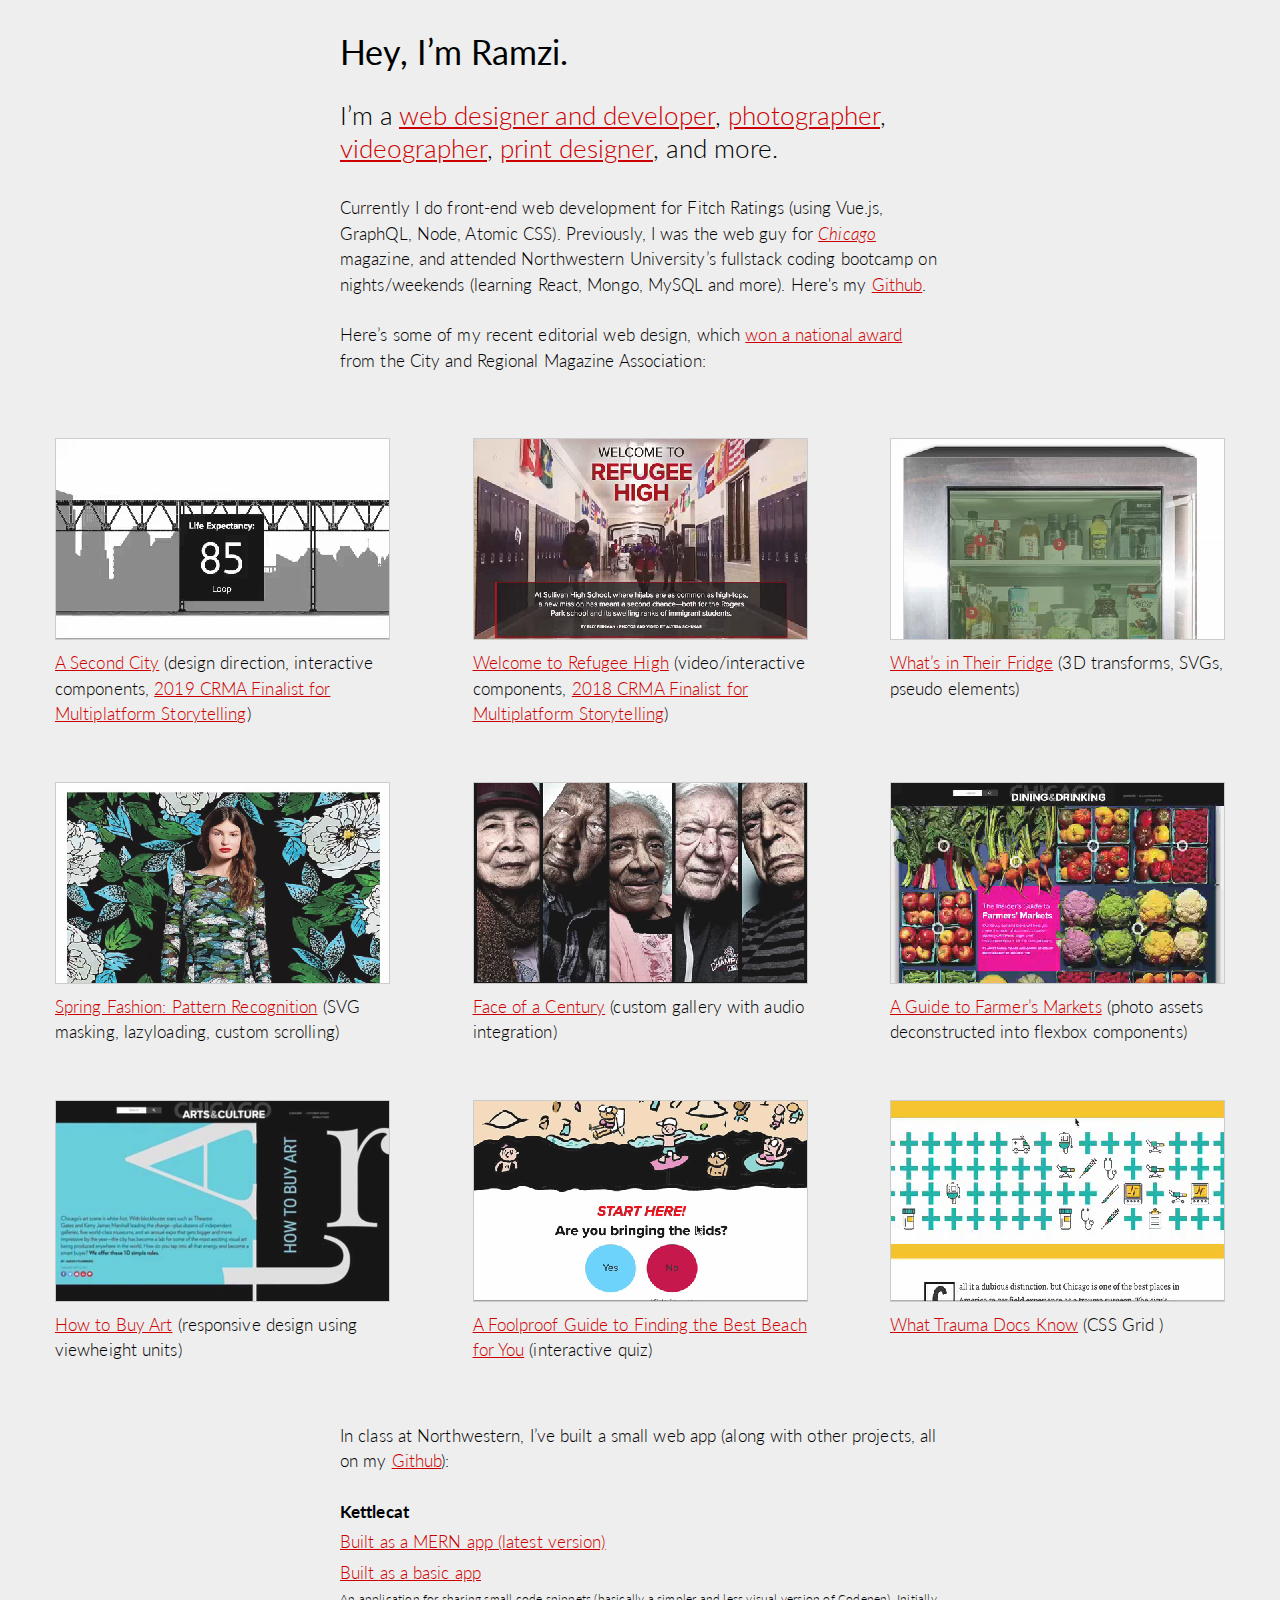
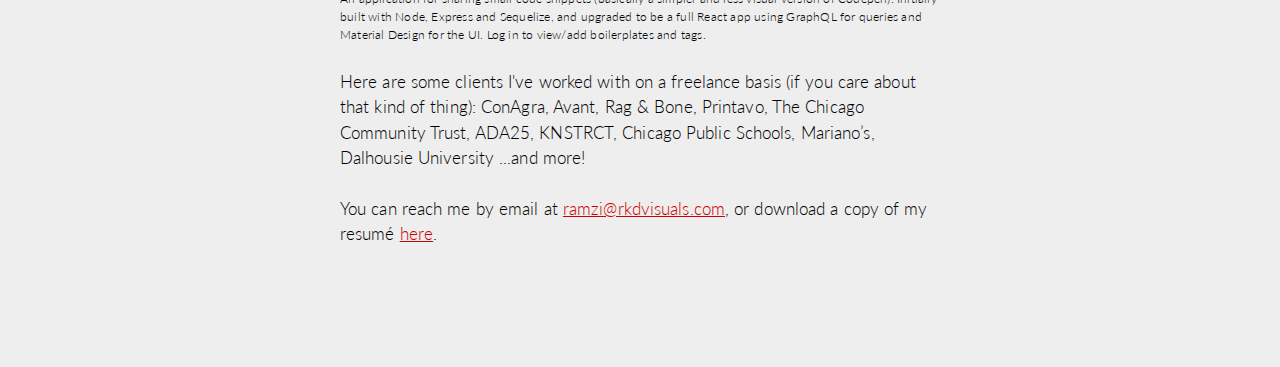
==== index.html @ 489c1642 "added video poster image" ====
<!doctype html>
<html lang="en">
<!-- Looking at my source code? You're probably wondering why I'm not using React or some other framework. That's because I don't need one :) -->

  <head>
    <!-- Global site tag (gtag.js) - Google Analytics -->
    <script async src="https://www.googletagmanager.com/gtag/js?id=UA-26343135-2"></script>
    <script>
      window.dataLayer = window.dataLayer || [];
      function gtag(){dataLayer.push(arguments);}
      gtag('js', new Date());

      gtag('config', 'UA-26343135-2');
    </script>

    <title>Ramzi Dreessen — RKDVIS.COM</title>
    <!-- Required meta tags -->
    <meta charset="utf-8">
    <meta name="viewport" content="width=device-width, initial-scale=1, shrink-to-fit=no">

    <!-- Google Fonts -->
    <link href="https://fonts.googleapis.com/css?family=Lato:300,300i,400,400i,700,700i" rel="stylesheet">

    <!-- Reset CSS -->
    <link rel="stylesheet" type="text/css" media="screen" href="./reset.css" />

    <!-- Main CSS -->
    <link rel="stylesheet" type="text/css" media="screen" href="./main.css" />

    <!-- Extra CSS -->
    <link rel="stylesheet" type="text/css" media="screen" href="./extra.css" />

    <!-- NoUI Slider CSS -->
    <link rel="stylesheet" type="text/css" media="screen" href="./nouislider.css" />

  </head>
  <body>
    <!-- <div id="range-contain">
      <div id="range"></div>
      <div id="range-display">
        <p><-> Drag the slider for more or less UI.</p>
      </div>
    </div> -->

    <section>
        <h1>Hey, I’m Ramzi.</h1>

        <h2>I’m a <a href="#web">web designer and developer</a>, <a href="http://www.rkdvisuals.com" target="_blank">photographer</a>, <a href="http://www.rkdvisuals.com/video" target="_blank">videographer</a>, <a href="http://www.rkdvisuals.com/design/" target="_blank">print designer</a>, and more.</h2>

        <p>Currently I do front-end web development for Fitch Ratings (using Vue.js, GraphQL, Node, Atomic CSS). Previously, I was the web guy for <a href="http://www.chicagomag.com" target="_blank"><em>Chicago</em></a> magazine, and attended Northwestern University’s fullstack coding bootcamp on nights/weekends (learning React, Mongo, MySQL and more). Here's my <a href="https://github.com/ktut" target="_blank">Github</a>.</p> 
    
        <p id="web">Here’s some of my recent editorial web design, which <a href="https://citymag.org/crma_events/national-city-and-regional-magazine-2018-award-winners/" target="_blank">won a national award</a> from the City and Regional Magazine Association:</p>
    </section>
    
      <ul class="resp">
        <li>
          <a class="no-resp web-img" href="http://www.chicagomag.com/city-life/February-2018/A-Second-City-West-Side-Health-Life-Expectancy/" target="_blank">
            <video class="video" width="100%" height="200" loop muted>
                <source src="./assets/rendered/vid-1.mov" type="video/mp4">
              Your browser does not support the video tag.
              </video>
          </a>
          <a href="http://www.chicagomag.com/city-life/February-2018/A-Second-City-West-Side-Health-Life-Expectancy/" target="_blank">A Second City</a> (design direction, interactive components, <a href="https://citymag.org/crma_events/2019-national-city-and-regional-magazine-awards-finalists/" target="_blank">2019 CRMA Finalist for Multiplatform Storytelling</a>)
        </li>

        <li>
          <a class="no-resp web-img" href="http://www.chicagomag.com/Chicago-Magazine/June-2017/Welcome-to-Refugee-High/" target="_blank">
            <video class="video" width="100%" height="200" loop muted>
                <source src="./assets/rendered/vid-2.mov" type="video/mp4">
              Your browser does not support the video tag.
              </video>
          </a>
          
          <a href="http://www.chicagomag.com/Chicago-Magazine/June-2017/Welcome-to-Refugee-High/" target="_blank">Welcome to Refugee High</a> (video/interactive components, <a href="https://citymag.org/crma_events/2018-national-city-and-regional-magazine-awards-finalists/" target="_blank">2018 CRMA Finalist for Multiplatform Storytelling</a>)
        </li>

        <li>
          <a class="no-resp web-img" href="http://www.chicagomag.com/Chicago-Magazine/July-2017/Whats-In-Their-Fridge/" target="_blank">
            <video class="video" width="100%" height="200" loop muted>
                <source src="./assets/rendered/vid-3.mov" type="video/mp4">
              Your browser does not support the video tag.
              </video>
          </a>
          <a href="http://www.chicagomag.com/Chicago-Magazine/July-2017/Whats-In-Their-Fridge/" target="_blank">What’s in Their Fridge</a> (3D transforms, SVGs, pseudo elements)
        </li>

        <li>
            <a class="no-resp web-img" href="http://www.chicagomag.com/Chicago-Magazine/March-2018/Spring-Fashion-2018/" target="_blank">
              <video class="video" width="100%" height="200" loop muted>
                  <source src="./assets/rendered/vid-4.mov" type="video/mp4">
                Your browser does not support the video tag.
                </video>
            </a>
            <a href="http://www.chicagomag.com/Chicago-Magazine/March-2018/Spring-Fashion-2018/" target="_blank">Spring Fashion: Pattern Recognition</a> (SVG masking, lazyloading, custom scrolling)
          </li>

        <li>
          <a class="no-resp web-img" href="http://www.chicagomag.com/Chicago-Magazine/May-2017/Faces-of-a-Century/" target="_blank">
            <video class="video" width="100%" height="200" loop muted>
                <source src="./assets/rendered/vid-5.mov" type="video/mp4">
              Your browser does not support the video tag.
              </video>
          </a>
          <a href="http://www.chicagomag.com/Chicago-Magazine/May-2017/Faces-of-a-Century/" target="_blank">Face of a Century</a> (custom gallery with audio integration)
        </li>

        <li>
          <a class="no-resp web-img" href="http://www.chicagomag.com/Chicago-Magazine/June-2017/Farmers-Markets/" target="_blank">
            <video class="video" width="100%" height="200" loop muted>
                <source src="./assets/rendered/vid-6.mov" type="video/mp4">
              Your browser does not support the video tag.
              </video>
          </a>
          <a href="http://www.chicagomag.com/Chicago-Magazine/June-2017/Farmers-Markets/" target="_blank">A Guide to Farmer’s Markets</a> (photo assets deconstructed into flexbox components)
        </li>

        <li>
          <a class="no-resp web-img" href="http://www.chicagomag.com/Chicago-Magazine/September-2017/How-to-Buy-Art/" target="_blank">
            <video class="video" width="100%" height="200" loop muted poster="./assets/rendered/vid-7-poster.jpg">
                <source src="./assets/rendered/vid-7.mov" type="video/mp4">
              Your browser does not support the video tag.
              </video>
          </a>
          <a href="http://www.chicagomag.com/Chicago-Magazine/September-2017/How-to-Buy-Art/" target="_blank">How to Buy Art</a> (responsive design using viewheight units)
        </li>

        <li>
          <a class="no-resp web-img" href="http://www.chicagomag.com/Chicago-Magazine/July-2017/Summer-Guide/Get-Beached/" target="_blank">
            <video class="video" width="100%" height="200" loop muted>
                <source src="./assets/rendered/vid-8.mov" type="video/mp4">
              Your browser does not support the video tag.
              </video>
          </a>
          <a href="http://www.chicagomag.com/Chicago-Magazine/July-2017/Summer-Guide/Get-Beached/" target="_blank">A Foolproof Guide to Finding the Best Beach for You</a> (interactive quiz)
        </li>

        <li>
          <a class="no-resp web-img" href="http://www.chicagomag.com/Chicago-Magazine/August-2018/What-Trauma-Docs-Know/" target="_blank">
            <video class="video" width="100%" height="200" loop muted>
                <source src="./assets/rendered/vid-9.mov" type="video/mp4">
              Your browser does not support the video tag.
              </video>
          </a>
          <a href="http://www.chicagomag.com/Chicago-Magazine/August-2018/What-Trauma-Docs-Know/" target="_blank">What Trauma Docs Know</a> (CSS Grid
          )</li>
      </ul>

      <section>

        <p style="padding-top: 15px;">In class at Northwestern, I’ve built a small web app (along with other projects, all on my <a href="https://github.com/ktut" target="_blank">Github</a>):</p>

        <p style="margin-bottom: 5px;">
          <b>Kettlecat</b>
        </p>
        <p style="margin-bottom: 5px;">
            <a href="https://kettlecat-team.github.io/kettlecat-client/" target="_blank">Built as a MERN app (latest version)</a>
        </p>
        <p style="margin-bottom: 5px;">
          <a href="https://kettlecat.herokuapp.com/" target="_blank">Built as a basic app</a>
        </p>
        <p class="small">An application for sharing small code snippets (basically a simpler and less visual version of Codepen). Initially built with Node, Express and Sequelize, and upgraded to be a full React app using GraphQL for queries and Material Design for the UI. Log in to view/add boilerplates and tags.</p>

        <p>Here are some clients I've worked with on a freelance basis (if you care about that kind of thing): ConAgra, Avant, Rag & Bone, Printavo, The Chicago Community Trust, ADA25, KNSTRCT, Chicago Public Schools, Mariano’s, Dalhousie University ...and more!</p>

        <p>You can reach me by email at <a href="mailto:ramzi@rkdvisuals.com?Subject=Saw%20your%20site%20at%20rkdvis.com" target="_top">ramzi@rkdvisuals.com</a>, or download a copy of my resumé <a href="./assets/RKD-RESUME.pdf">here</a>.</p>
    </section>
    
    <footer>

    <!-- jQuery -->
    <script src="https://code.jquery.com/jquery-3.1.0.js"></script>

    <!-- NoUI Slider -->
    <!-- <script src="./nouislider.min.js"></script> -->

    <!-- Main JS file -->
    <script src="./main.js"></script>

    </footer>
  </body>
</html>
---- main.css ----
/* FONTS */

* {
    font-family: 'Lato', sans-serif !important;
}

/* BASE FONT SIZE */
html {
    font-size: 17px;
}

body {
    background: #eee;
}

h1 {
    font-size: 2rem;
    line-height: 100%;
    font-weight: 400;
}

h1:first-of-type {
    margin-top: 10px;
}

h2 {
    font-size: 1.5rem;
    line-height: 130%;
    font-weight: 300;
}

h1,
h2 {
    margin-bottom: 30px;
}

p {
    font-size: 1rem;
    font-weight: 300;
}

b {
    font-weight: 700;
}

p,
ul {
    margin-bottom: 25px;
}

p,
li {
    line-height: 150%;
    letter-spacing: 0.1px;
}

ul {
    list-style-position: inside;
    padding-left: 1rem;
}

li {
    font-weight: 300;
    margin-bottom: 15px;
    list-style-type: disc;
}

p em {
    font-style: italic;
}

.small {
    font-size: 0.7rem;
    letter-spacing: 0.2px;
}

.caps {
    text-transform: uppercase;
}

.small.caps {
    line-height: 80%;
}

.comin-soon {
    color: #999;
}

a {
    transition: all 0.3s;
    color: #c00;
    text-decoration: underline;
}

a:hover {
    color: red;
}

section,
ul {
    margin: 0 auto;
    max-width: 600px;
}

ul {
    padding-right: 15px;
}

section {
    padding: 15px;
}

section:first-of-type {
    padding-top: 25px;
}


/* LAYOUT */

#range-contain {
    padding: 0 25px;
}

#range,
#range-display {
    max-width: 300px;
    margin: 25px auto 15px;
}

#range-display {
    text-align: center;
}

body {
    min-height: 100vh;
}

footer {
    margin-top: 50px;
    /* border-top: 1px solid grey; */
    padding: 15px;
}

/* UI CHANGES */

.no-ui {
    background: white;
}
---- extra.css ----
.no-resp {
    display: none;
}

/* .vid1 {
    background-image: url(./assets/vid-1.gif);
} */

@supports (display: flex) {
    @media (min-width: 768px) {

        .no.resp {
            display: block;
        }

        a.web-img {
            display: flex;
            flex-direction: column;
            background-size: cover;
            background-position: center;
            margin-bottom: 10px;
            border: 1px solid #ccc;
        }

        .video {
            display: none;
        }
        
        a.web-img:hover {
            border: 1px solid red;
        }
        
        ul.resp {
            transition: all 0.4s;
            max-width: 1200px;
            padding: 0;
            display: flex;
            flex-wrap: wrap;
            justify-content: space-between;
        }

        ul.resp > li {
            transition: all 0.4s;
            flex: 1 1 25%;
            display: block;
            list-style-type: none;
            padding: 15px;
            margin-top: 10px;
            max-width: 335px;
        }

        ul.resp > li:hover {
            cursor: pointer;
        }
    }
}
---- nouislider.css ----
/*! nouislider - 11.1.0 - 2018-04-02 11:18:13 */
/* Functional styling;
 * These styles are required for noUiSlider to function.
 * You don't need to change these rules to apply your design.
 */
.noUi-target,
.noUi-target * {
  -webkit-touch-callout: none;
  -webkit-tap-highlight-color: rgba(0, 0, 0, 0);
  -webkit-user-select: none;
  -ms-touch-action: none;
  touch-action: none;
  -ms-user-select: none;
  -moz-user-select: none;
  user-select: none;
  -moz-box-sizing: border-box;
  box-sizing: border-box;
}
.noUi-target {
  position: relative;
  direction: ltr;
}
.noUi-base,
.noUi-connects {
  width: 100%;
  height: 100%;
  position: relative;
  z-index: 1;
}
/* Wrapper for all connect elements.
 */
.noUi-connects {
  overflow: hidden;
  z-index: 0;
}
.noUi-connect,
.noUi-origin {
  will-change: transform;
  position: absolute;
  z-index: 1;
  top: 0;
  left: 0;
  height: 100%;
  width: 100%;
  -ms-transform-origin: 0 0;
  -webkit-transform-origin: 0 0;
  transform-origin: 0 0;
}
/* Offset direction
 */
html:not([dir="rtl"]) .noUi-horizontal .noUi-origin {
  left: auto;
  right: 0;
}
/* Give origins 0 height/width so they don't interfere with clicking the
 * connect elements.
 */
.noUi-vertical .noUi-origin {
  width: 0;
}
.noUi-horizontal .noUi-origin {
  height: 0;
}
.noUi-handle {
  position: absolute;
}
.noUi-state-tap .noUi-connect,
.noUi-state-tap .noUi-origin {
  -webkit-transition: transform 0.3s;
  transition: transform 0.3s;
}
.noUi-state-drag * {
  cursor: inherit !important;
}
/* Slider size and handle placement;
 */
.noUi-horizontal {
  height: 18px;
}
.noUi-horizontal .noUi-handle {
  width: 34px;
  height: 28px;
  left: -17px;
  top: -6px;
}
.noUi-vertical {
  width: 18px;
}
.noUi-vertical .noUi-handle {
  width: 28px;
  height: 34px;
  left: -6px;
  top: -17px;
}
html:not([dir="rtl"]) .noUi-horizontal .noUi-handle {
  right: -17px;
  left: auto;
}
/* Styling;
 * Giving the connect element a border radius causes issues with using transform: scale
 */
.noUi-target {
  background: #FAFAFA;
  border-radius: 4px;
  border: 1px solid #D3D3D3;
  box-shadow: inset 0 1px 1px #F0F0F0, 0 3px 6px -5px #BBB;
}
.noUi-connects {
  border-radius: 3px;
}
.noUi-connect {
  background: #3FB8AF;
}
/* Handles and cursors;
 */
.noUi-draggable {
  cursor: ew-resize;
}
.noUi-vertical .noUi-draggable {
  cursor: ns-resize;
}
.noUi-handle {
  border: 1px solid #D9D9D9;
  border-radius: 3px;
  background: #FFF;
  cursor: default;
  box-shadow: inset 0 0 1px #FFF, inset 0 1px 7px #EBEBEB, 0 3px 6px -3px #BBB;
}
.noUi-active {
  box-shadow: inset 0 0 1px #FFF, inset 0 1px 7px #DDD, 0 3px 6px -3px #BBB;
}
/* Handle stripes;
 */
.noUi-handle:before,
.noUi-handle:after {
  content: "";
  display: block;
  position: absolute;
  height: 14px;
  width: 1px;
  background: #E8E7E6;
  left: 14px;
  top: 6px;
}
.noUi-handle:after {
  left: 17px;
}
.noUi-vertical .noUi-handle:before,
.noUi-vertical .noUi-handle:after {
  width: 14px;
  height: 1px;
  left: 6px;
  top: 14px;
}
.noUi-vertical .noUi-handle:after {
  top: 17px;
}
/* Disabled state;
 */
[disabled] .noUi-connect {
  background: #B8B8B8;
}
[disabled].noUi-target,
[disabled].noUi-handle,
[disabled] .noUi-handle {
  cursor: not-allowed;
}
/* Base;
 *
 */
.noUi-pips,
.noUi-pips * {
  -moz-box-sizing: border-box;
  box-sizing: border-box;
}
.noUi-pips {
  position: absolute;
  color: #999;
}
/* Values;
 *
 */
.noUi-value {
  position: absolute;
  white-space: nowrap;
  text-align: center;
}
.noUi-value-sub {
  color: #ccc;
  font-size: 10px;
}
/* Markings;
 *
 */
.noUi-marker {
  position: absolute;
  background: #CCC;
}
.noUi-marker-sub {
  background: #AAA;
}
.noUi-marker-large {
  background: #AAA;
}
/* Horizontal layout;
 *
 */
.noUi-pips-horizontal {
  padding: 10px 0;
  height: 80px;
  top: 100%;
  left: 0;
  width: 100%;
}
.noUi-value-horizontal {
  -webkit-transform: translate(-50%, 50%);
  transform: translate(-50%, 50%);
}
.noUi-rtl .noUi-value-horizontal {
  -webkit-transform: translate(50%, 50%);
  transform: translate(50%, 50%);
}
.noUi-marker-horizontal.noUi-marker {
  margin-left: -1px;
  width: 2px;
  height: 5px;
}
.noUi-marker-horizontal.noUi-marker-sub {
  height: 10px;
}
.noUi-marker-horizontal.noUi-marker-large {
  height: 15px;
}
/* Vertical layout;
 *
 */
.noUi-pips-vertical {
  padding: 0 10px;
  height: 100%;
  top: 0;
  left: 100%;
}
.noUi-value-vertical {
  -webkit-transform: translate(0, -50%);
  transform: translate(0, -50%, 0);
  padding-left: 25px;
}
.noUi-rtl .noUi-value-vertical {
  -webkit-transform: translate(0, 50%);
  transform: translate(0, 50%);
}
.noUi-marker-vertical.noUi-marker {
  width: 5px;
  height: 2px;
  margin-top: -1px;
}
.noUi-marker-vertical.noUi-marker-sub {
  width: 10px;
}
.noUi-marker-vertical.noUi-marker-large {
  width: 15px;
}
.noUi-tooltip {
  display: block;
  position: absolute;
  border: 1px solid #D9D9D9;
  border-radius: 3px;
  background: #fff;
  color: #000;
  padding: 5px;
  text-align: center;
  white-space: nowrap;
}
.noUi-horizontal .noUi-tooltip {
  -webkit-transform: translate(-50%, 0);
  transform: translate(-50%, 0);
  left: 50%;
  bottom: 120%;
}
.noUi-vertical .noUi-tooltip {
  -webkit-transform: translate(0, -50%);
  transform: translate(0, -50%);
  top: 50%;
  right: 120%;
}
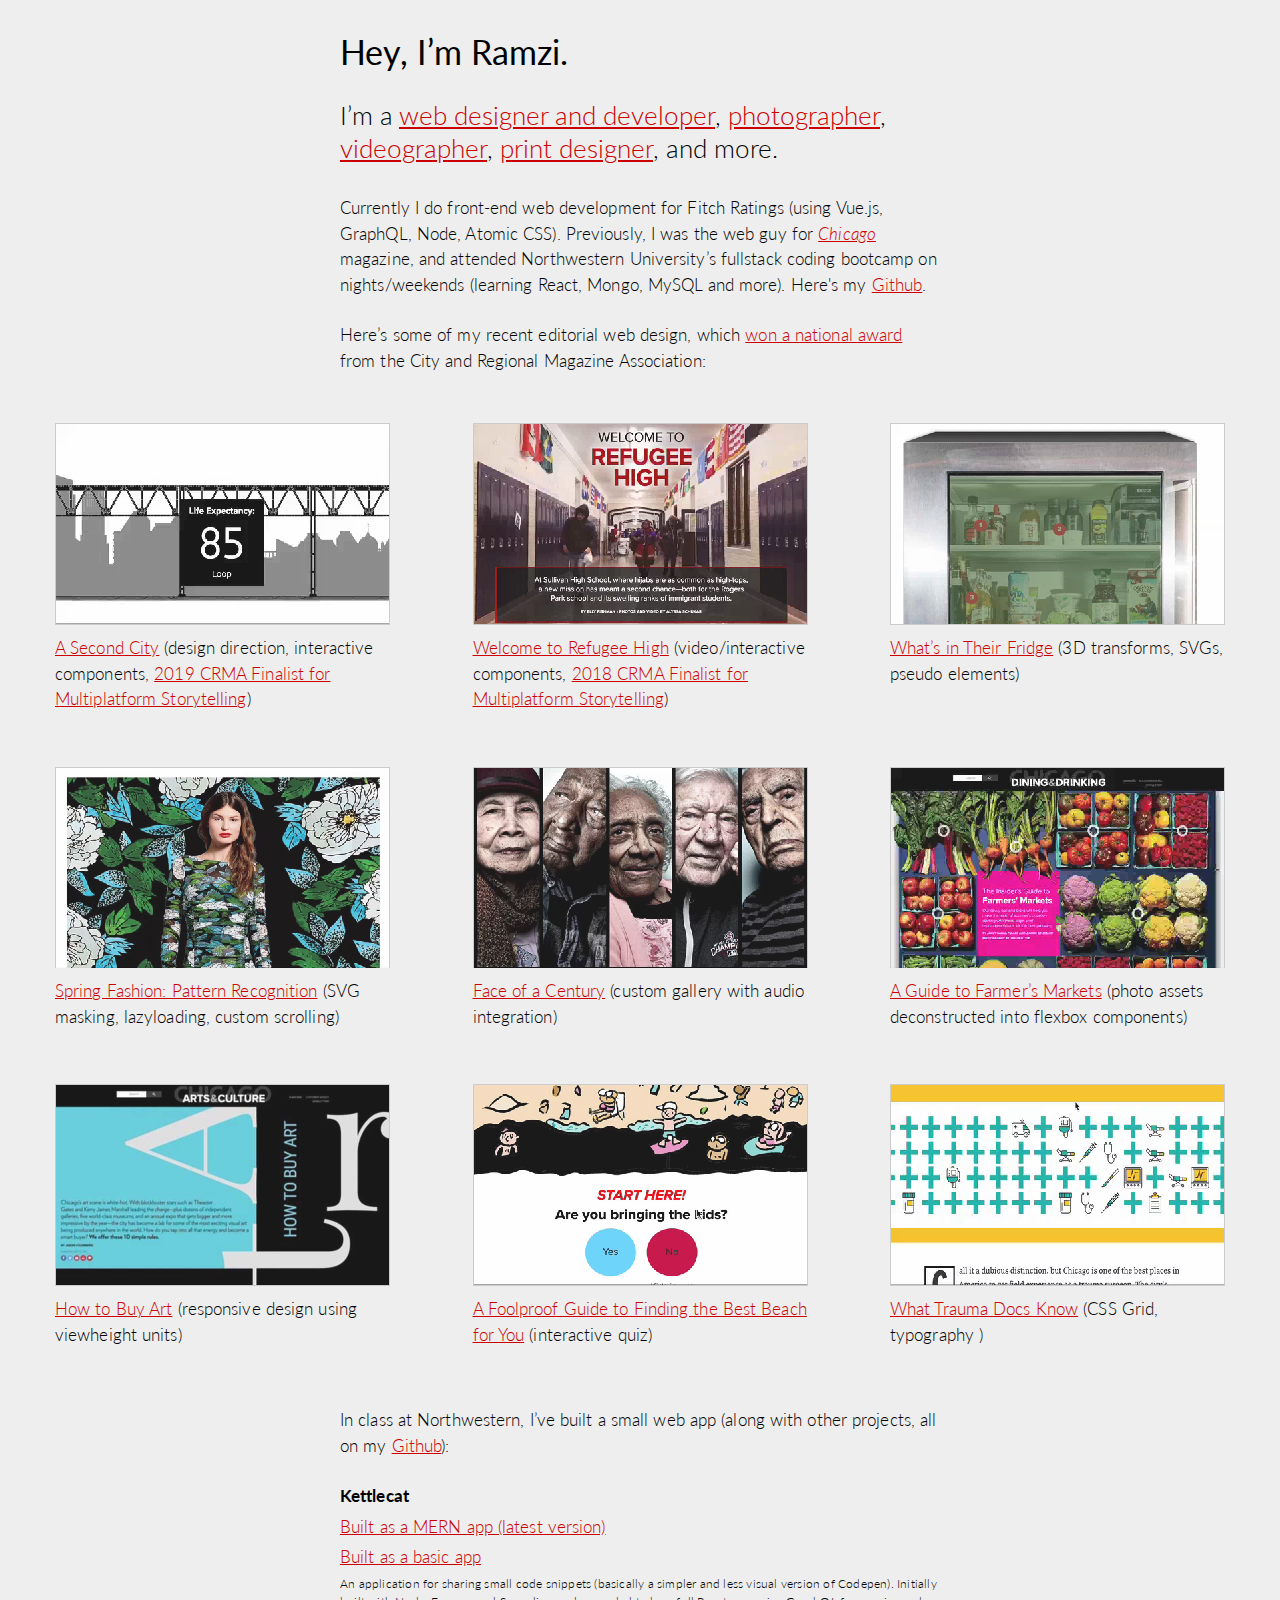
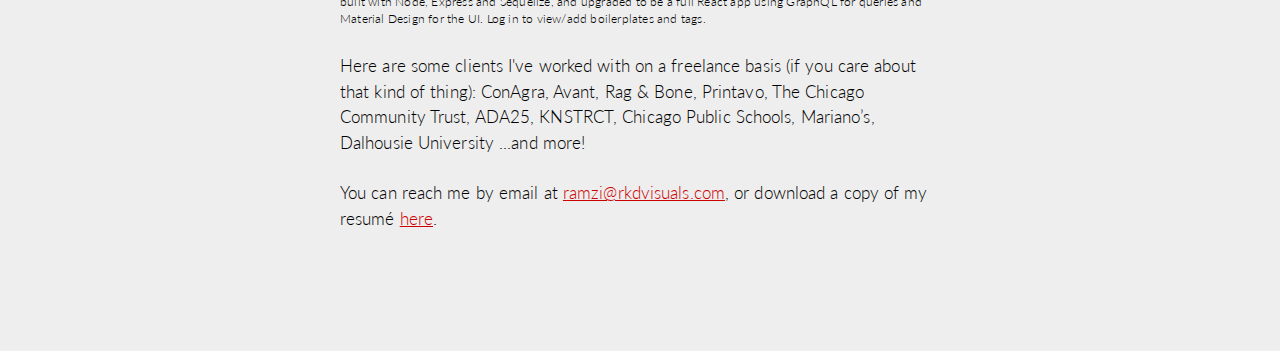
==== commit 8c0f73d3: "fixed video height and default padding for video container" ====
--- a/index.html
+++ b/index.html
@@ -49,13 +49,13 @@
 
         <p>Currently I do front-end web development for Fitch Ratings (using Vue.js, GraphQL, Node, Atomic CSS). Previously, I was the web guy for <a href="http://www.chicagomag.com" target="_blank"><em>Chicago</em></a> magazine, and attended Northwestern University’s fullstack coding bootcamp on nights/weekends (learning React, Mongo, MySQL and more). Here's my <a href="https://github.com/ktut" target="_blank">Github</a>.</p> 
     
-        <p id="web">Here’s some of my recent editorial web design, which <a href="https://citymag.org/crma_events/national-city-and-regional-magazine-2018-award-winners/" target="_blank">won a national award</a> from the City and Regional Magazine Association:</p>
+        <p id="web" style="margin-bottom: 10px;">Here’s some of my recent editorial web design, which <a href="https://citymag.org/crma_events/national-city-and-regional-magazine-2018-award-winners/" target="_blank">won a national award</a> from the City and Regional Magazine Association:</p>
     </section>
     
       <ul class="resp">
         <li>
           <a class="no-resp web-img" href="http://www.chicagomag.com/city-life/February-2018/A-Second-City-West-Side-Health-Life-Expectancy/" target="_blank">
-            <video class="video" width="100%" height="200" loop muted>
+            <video class="video" width="100%" loop muted>
                 <source src="./assets/rendered/vid-1.mov" type="video/mp4">
               Your browser does not support the video tag.
               </video>
@@ -65,7 +65,7 @@
 
         <li>
           <a class="no-resp web-img" href="http://www.chicagomag.com/Chicago-Magazine/June-2017/Welcome-to-Refugee-High/" target="_blank">
-            <video class="video" width="100%" height="200" loop muted>
+            <video class="video" width="100%" loop muted>
                 <source src="./assets/rendered/vid-2.mov" type="video/mp4">
               Your browser does not support the video tag.
               </video>
@@ -76,7 +76,7 @@
 
         <li>
           <a class="no-resp web-img" href="http://www.chicagomag.com/Chicago-Magazine/July-2017/Whats-In-Their-Fridge/" target="_blank">
-            <video class="video" width="100%" height="200" loop muted>
+            <video class="video" width="100%" loop muted>
                 <source src="./assets/rendered/vid-3.mov" type="video/mp4">
               Your browser does not support the video tag.
               </video>
@@ -86,7 +86,7 @@
 
         <li>
             <a class="no-resp web-img" href="http://www.chicagomag.com/Chicago-Magazine/March-2018/Spring-Fashion-2018/" target="_blank">
-              <video class="video" width="100%" height="200" loop muted>
+              <video class="video" width="100%" loop muted>
                   <source src="./assets/rendered/vid-4.mov" type="video/mp4">
                 Your browser does not support the video tag.
                 </video>
@@ -96,7 +96,7 @@
 
         <li>
           <a class="no-resp web-img" href="http://www.chicagomag.com/Chicago-Magazine/May-2017/Faces-of-a-Century/" target="_blank">
-            <video class="video" width="100%" height="200" loop muted>
+            <video class="video" width="100%" loop muted>
                 <source src="./assets/rendered/vid-5.mov" type="video/mp4">
               Your browser does not support the video tag.
               </video>
@@ -106,7 +106,7 @@
 
         <li>
           <a class="no-resp web-img" href="http://www.chicagomag.com/Chicago-Magazine/June-2017/Farmers-Markets/" target="_blank">
-            <video class="video" width="100%" height="200" loop muted>
+            <video class="video" width="100%" loop muted>
                 <source src="./assets/rendered/vid-6.mov" type="video/mp4">
               Your browser does not support the video tag.
               </video>
@@ -116,7 +116,7 @@
 
         <li>
           <a class="no-resp web-img" href="http://www.chicagomag.com/Chicago-Magazine/September-2017/How-to-Buy-Art/" target="_blank">
-            <video class="video" width="100%" height="200" loop muted poster="./assets/rendered/vid-7-poster.jpg">
+            <video class="video" width="100%" loop muted poster="./assets/rendered/vid-7-poster.jpg">
                 <source src="./assets/rendered/vid-7.mov" type="video/mp4">
               Your browser does not support the video tag.
               </video>
@@ -126,7 +126,7 @@
 
         <li>
           <a class="no-resp web-img" href="http://www.chicagomag.com/Chicago-Magazine/July-2017/Summer-Guide/Get-Beached/" target="_blank">
-            <video class="video" width="100%" height="200" loop muted>
+            <video class="video" width="100%" loop muted>
                 <source src="./assets/rendered/vid-8.mov" type="video/mp4">
               Your browser does not support the video tag.
               </video>
@@ -136,12 +136,12 @@
 
         <li>
           <a class="no-resp web-img" href="http://www.chicagomag.com/Chicago-Magazine/August-2018/What-Trauma-Docs-Know/" target="_blank">
-            <video class="video" width="100%" height="200" loop muted>
+            <video class="video" width="100%" loop muted>
                 <source src="./assets/rendered/vid-9.mov" type="video/mp4">
               Your browser does not support the video tag.
               </video>
           </a>
-          <a href="http://www.chicagomag.com/Chicago-Magazine/August-2018/What-Trauma-Docs-Know/" target="_blank">What Trauma Docs Know</a> (CSS Grid
+          <a href="http://www.chicagomag.com/Chicago-Magazine/August-2018/What-Trauma-Docs-Know/" target="_blank">What Trauma Docs Know</a> (CSS Grid, typography
           )</li>
       </ul>
 
--- a/extra.css
+++ b/extra.css
@@ -33,7 +33,7 @@
         ul.resp {
             transition: all 0.4s;
             max-width: 1200px;
-            padding: 0;
+            padding: 0 15px;
             display: flex;
             flex-wrap: wrap;
             justify-content: space-between;
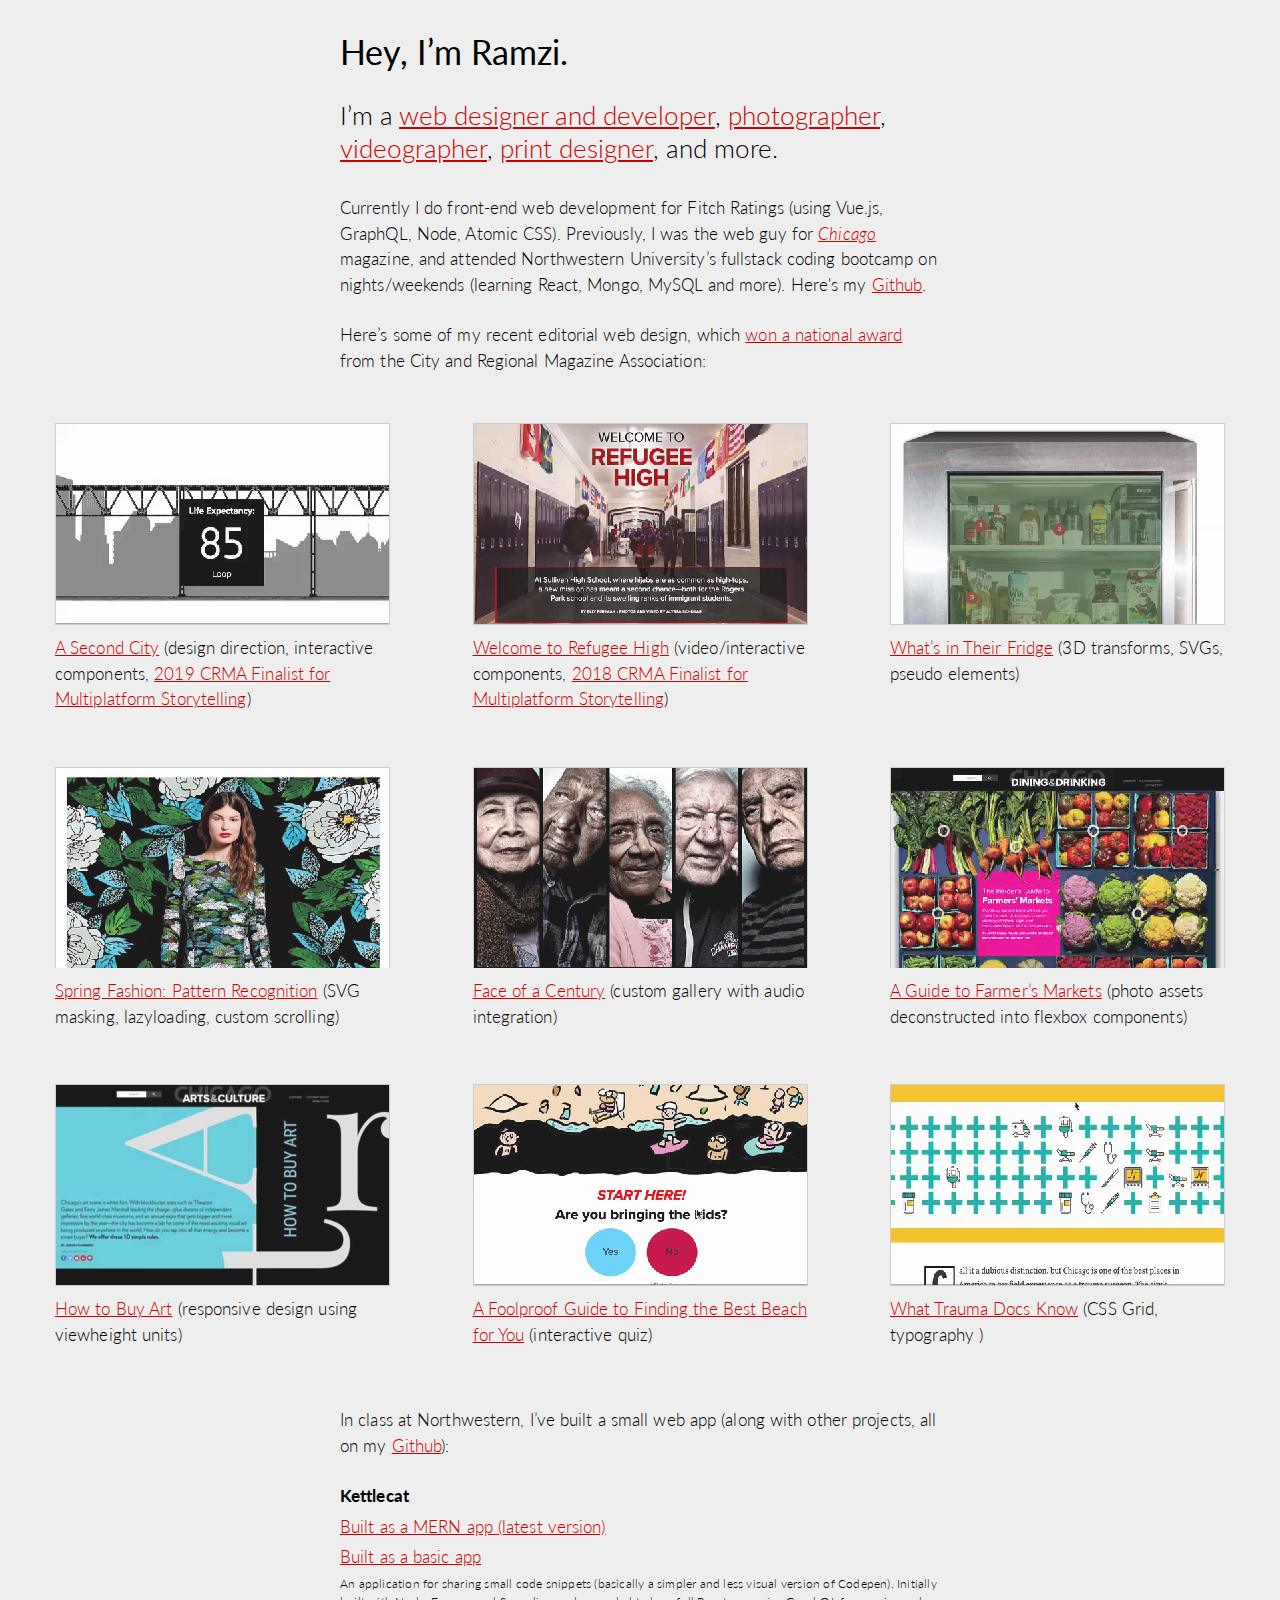
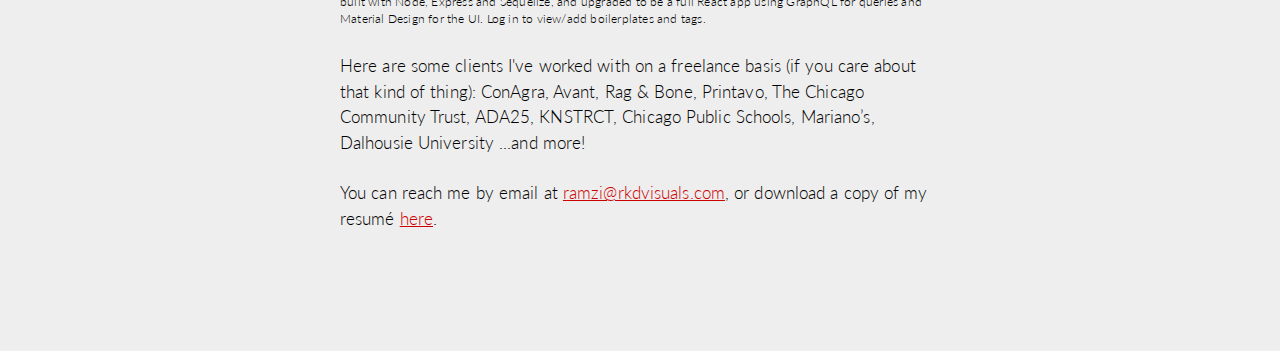
==== commit 8bc6ac1c: "changed comment at top" ====
--- a/index.html
+++ b/index.html
@@ -1,6 +1,6 @@
 <!doctype html>
 <html lang="en">
-<!-- Looking at my source code? You're probably wondering why I'm not using React or some other framework. That's because I don't need one :) -->
+<!-- Not, I'm not using React + 10,000 dependencies for a simple portfolio site. Sorry to disappoint. -->
 
   <head>
     <!-- Global site tag (gtag.js) - Google Analytics -->
@@ -14,6 +14,7 @@
     </script>
 
     <title>Ramzi Dreessen — RKDVIS.COM</title>
+
     <!-- Required meta tags -->
     <meta charset="utf-8">
     <meta name="viewport" content="width=device-width, initial-scale=1, shrink-to-fit=no">
@@ -38,7 +39,7 @@
     <!-- <div id="range-contain">
       <div id="range"></div>
       <div id="range-display">
-        <p><-> Drag the slider for more or less UI.</p>
+        <p><-> Drag the slider to change things up.</p>
       </div>
     </div> -->
 
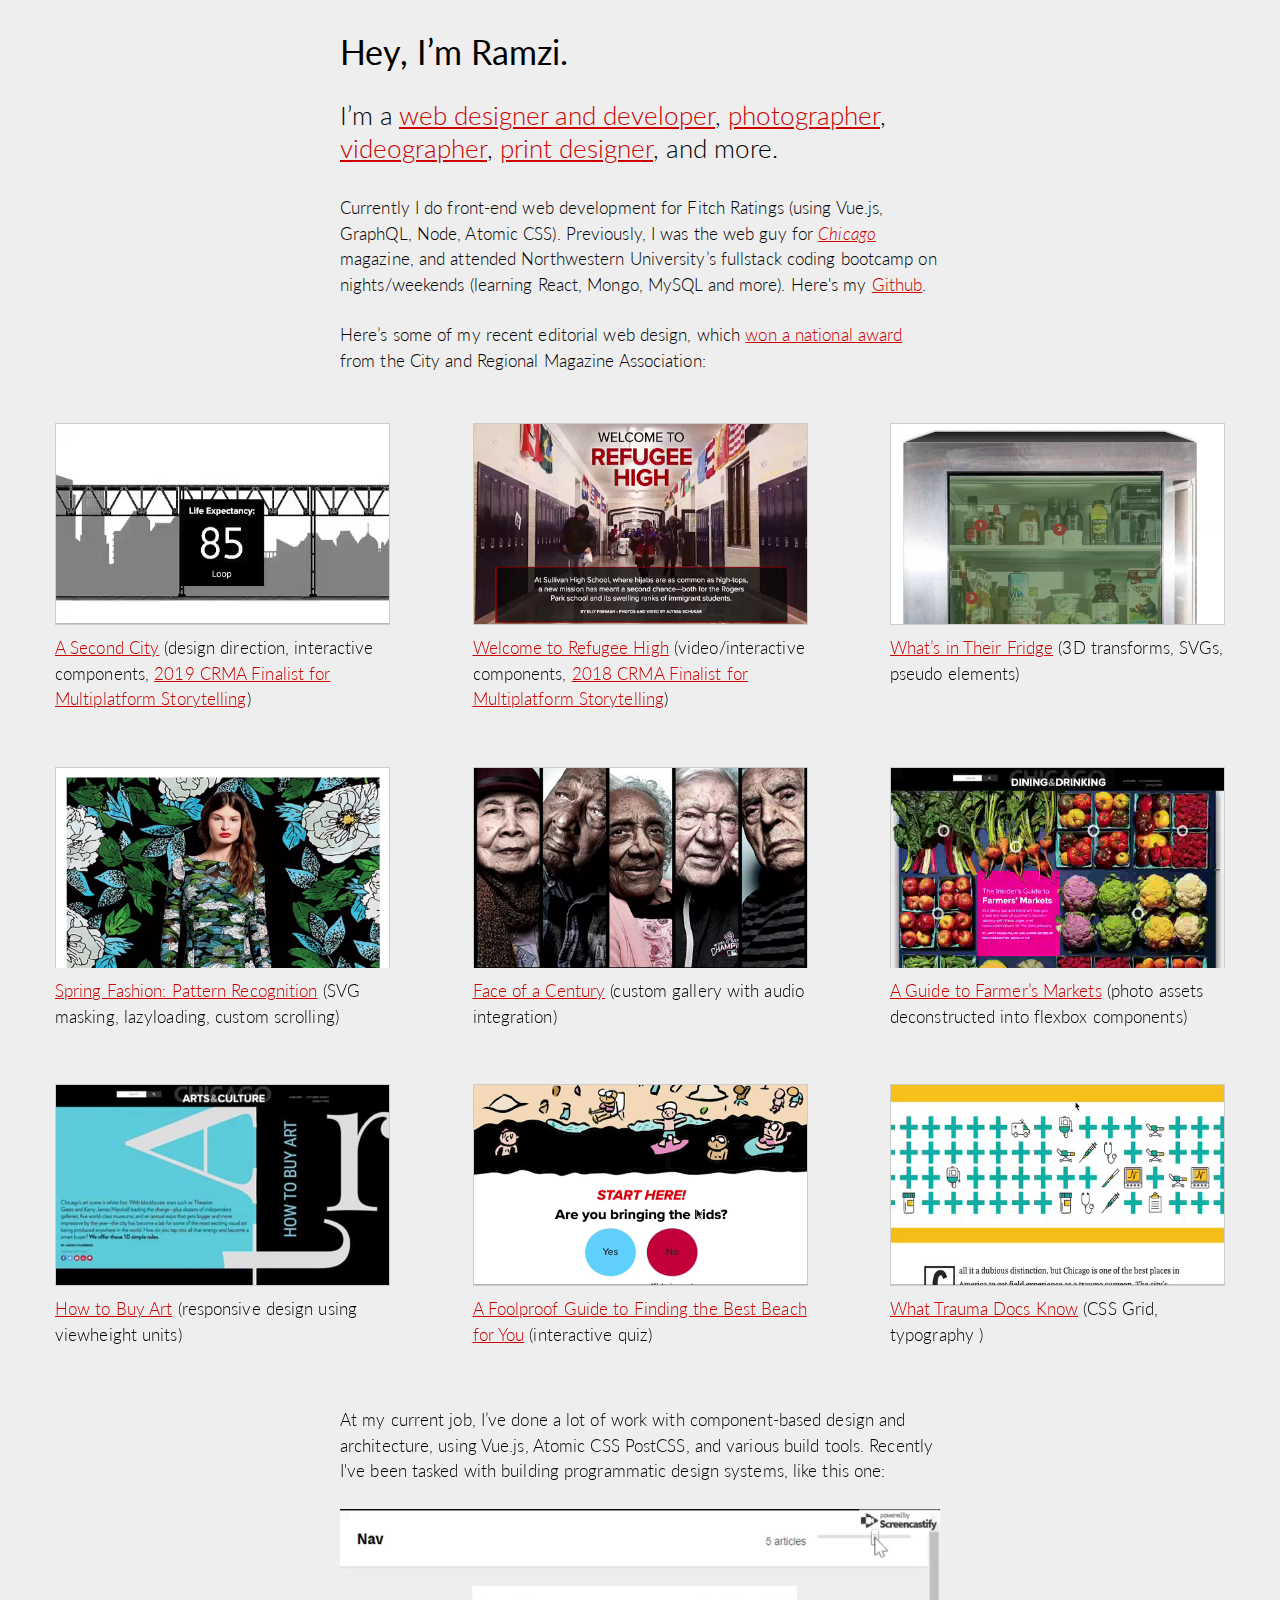
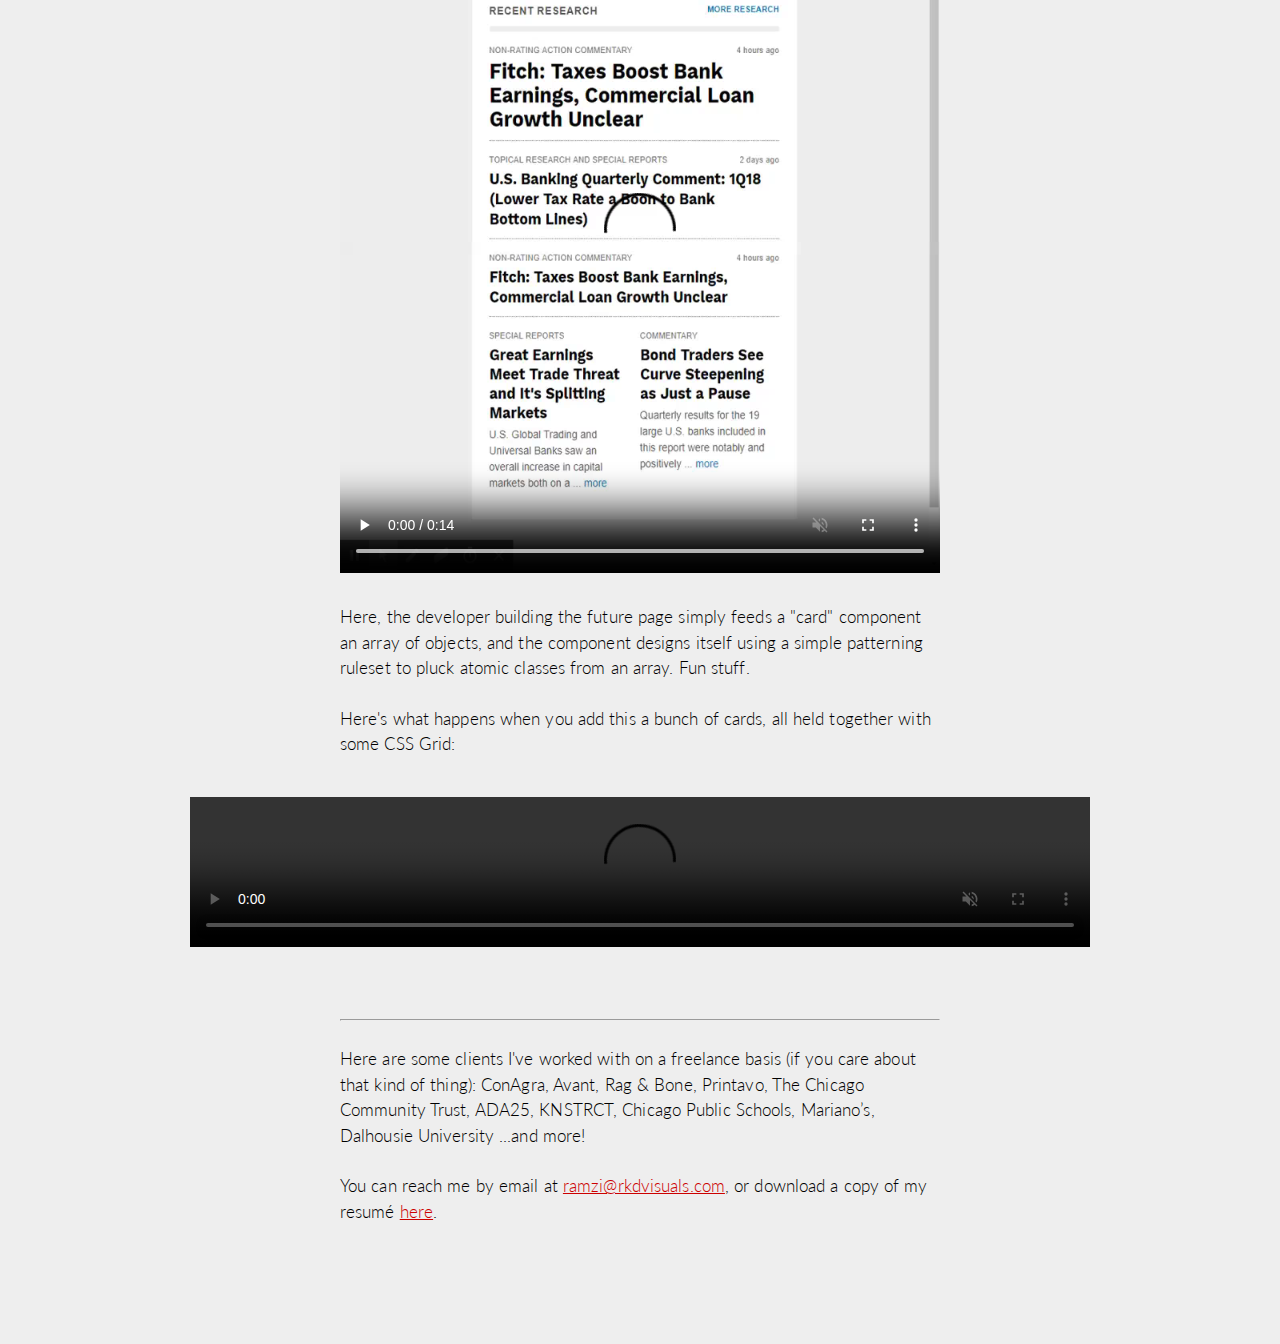
==== commit 27017e56: "added fitch contentt at bottom" ====
--- a/index.html
+++ b/index.html
@@ -148,18 +148,30 @@
 
       <section>
 
-        <p style="padding-top: 15px;">In class at Northwestern, I’ve built a small web app (along with other projects, all on my <a href="https://github.com/ktut" target="_blank">Github</a>):</p>
+        <p style="padding-top: 15px;">At my current job, I’ve done a lot of work with component-based design and architecture, using Vue.js, Atomic CSS PostCSS, and various build tools. Recently I've been tasked with building programmatic design systems, like this one:</p>
 
-        <p style="margin-bottom: 5px;">
-          <b>Kettlecat</b>
+        <p>
+          <video class="video" width="100%" autoplay loop muted controls>
+            <source src="./assets/rendered/fitch-1.mov" type="video/mp4">
+          Your browser does not support the video tag.
+          </video>
         </p>
-        <p style="margin-bottom: 5px;">
-            <a href="https://kettlecat-team.github.io/kettlecat-client/" target="_blank">Built as a MERN app (latest version)</a>
-        </p>
-        <p style="margin-bottom: 5px;">
-          <a href="https://kettlecat.herokuapp.com/" target="_blank">Built as a basic app</a>
-        </p>
-        <p class="small">An application for sharing small code snippets (basically a simpler and less visual version of Codepen). Initially built with Node, Express and Sequelize, and upgraded to be a full React app using GraphQL for queries and Material Design for the UI. Log in to view/add boilerplates and tags.</p>
+
+        <p>Here, the developer building the future page simply feeds a "card" component an array of objects, and the component designs itself using a simple patterning ruleset to pluck atomic classes from an array. Fun stuff.</p>
+        <p>Here's what happens when you add this a bunch of cards, all held together with some CSS Grid:</p>
+
+      </section>
+
+      <p style="max-width: 900px; margin-left: auto; margin-right: auto;">
+        <video class="video" width="100%" autoplay loop muted controls>
+          <source src="./assets/rendered/fitch-2.mov" type="video/mp4">
+        Your browser does not support the video tag.
+        </video>
+      </p>
+
+      <section>
+
+        <br><hr><br>
 
         <p>Here are some clients I've worked with on a freelance basis (if you care about that kind of thing): ConAgra, Avant, Rag & Bone, Printavo, The Chicago Community Trust, ADA25, KNSTRCT, Chicago Public Schools, Mariano’s, Dalhousie University ...and more!</p>
 
--- a/extra.css
+++ b/extra.css
@@ -20,10 +20,6 @@
             background-position: center;
             margin-bottom: 10px;
             border: 1px solid #ccc;
-        }
-
-        .video {
-            display: none;
         }
         
         a.web-img:hover {
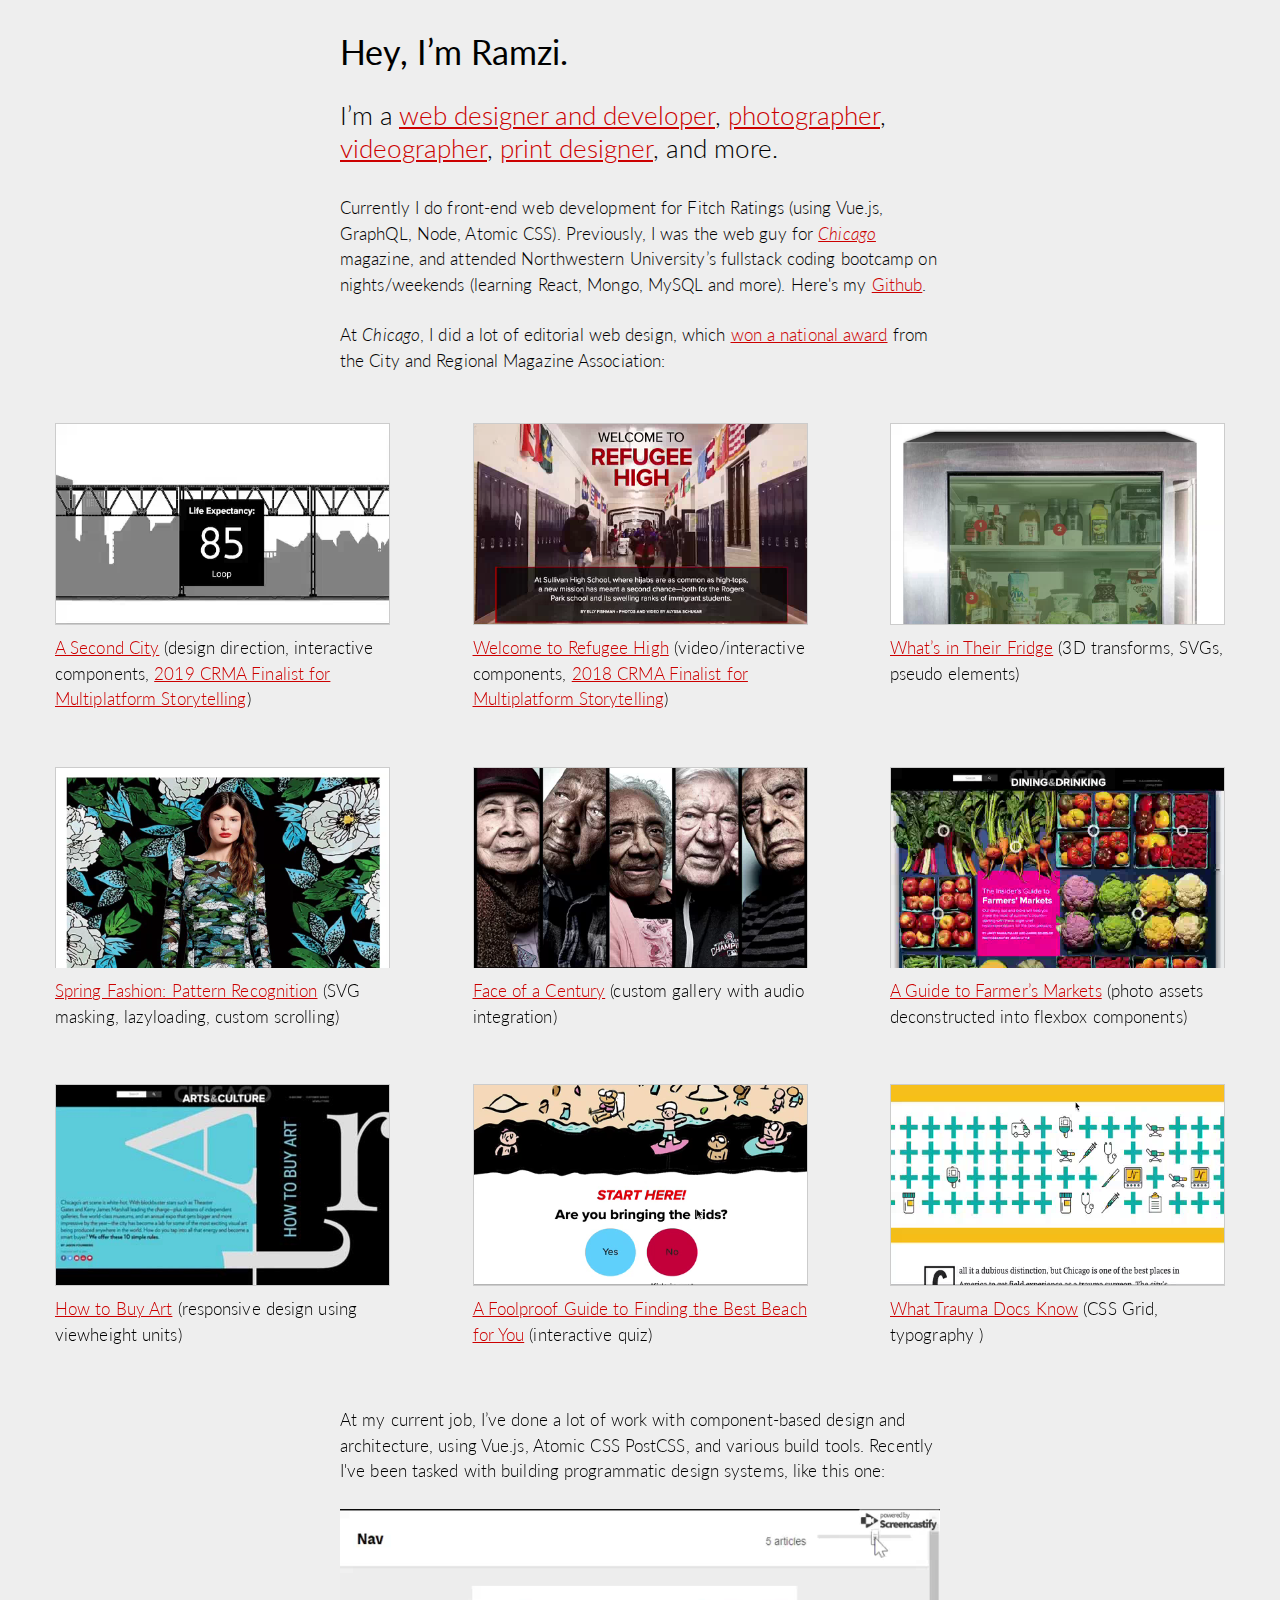
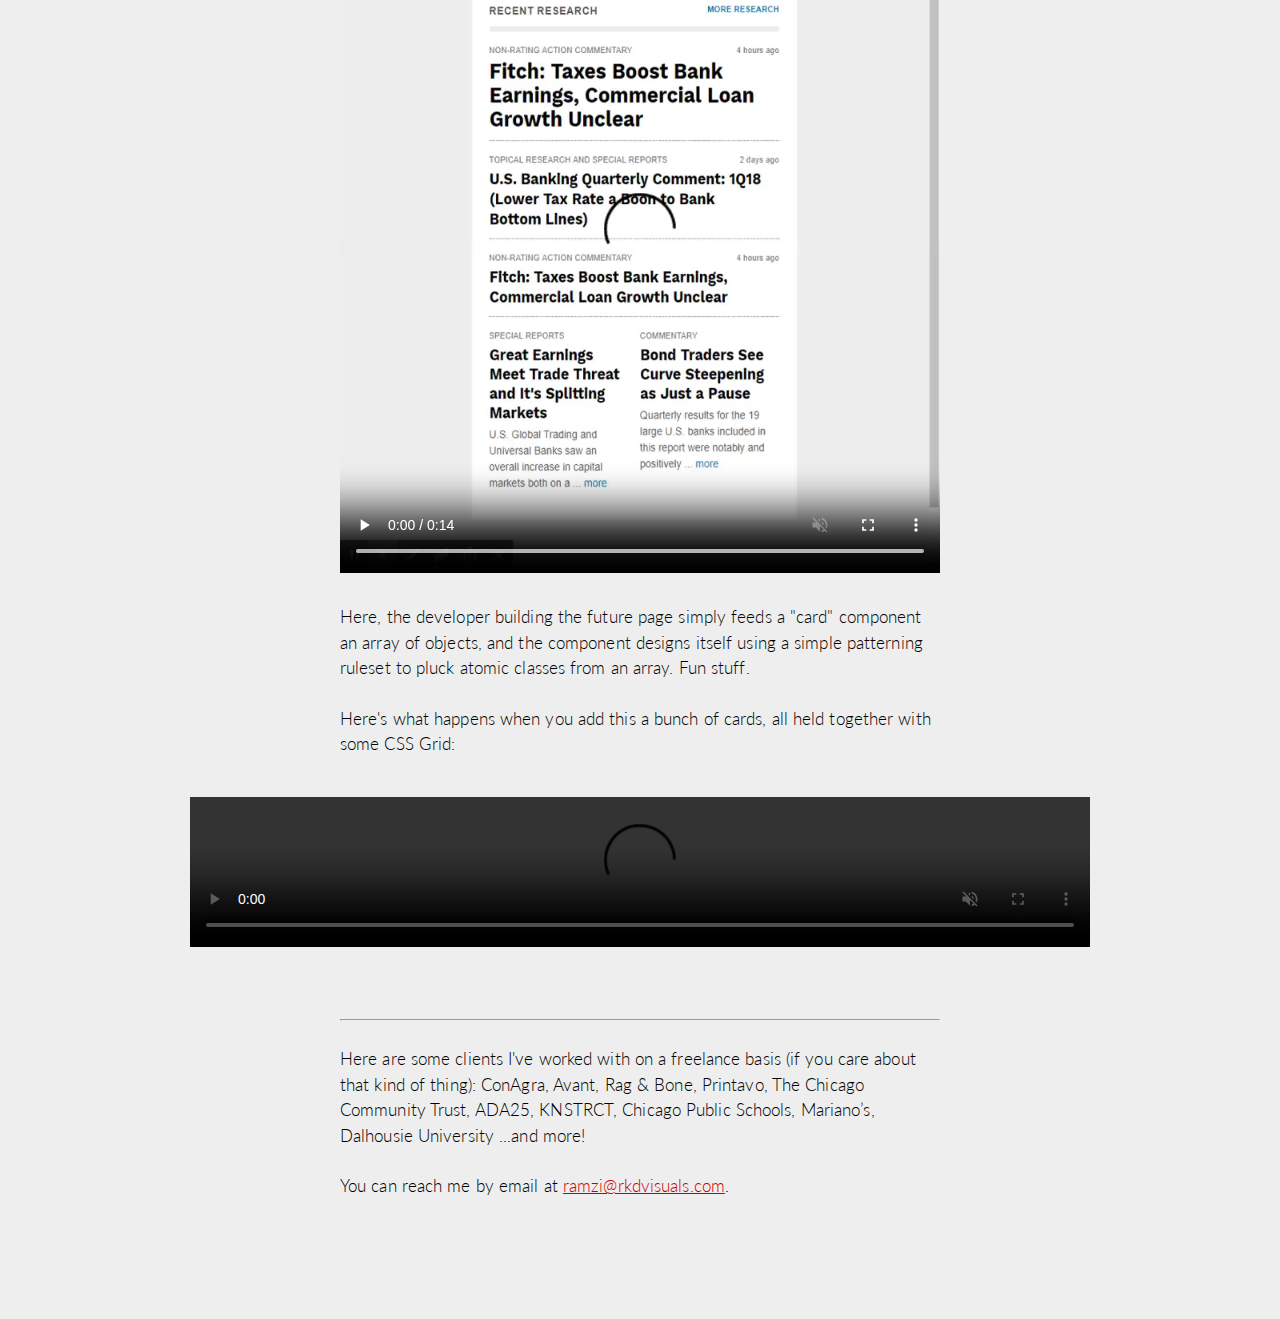
==== commit f02f866d: "small text changes" ====
--- a/index.html
+++ b/index.html
@@ -50,7 +50,7 @@
 
         <p>Currently I do front-end web development for Fitch Ratings (using Vue.js, GraphQL, Node, Atomic CSS). Previously, I was the web guy for <a href="http://www.chicagomag.com" target="_blank"><em>Chicago</em></a> magazine, and attended Northwestern University’s fullstack coding bootcamp on nights/weekends (learning React, Mongo, MySQL and more). Here's my <a href="https://github.com/ktut" target="_blank">Github</a>.</p> 
     
-        <p id="web" style="margin-bottom: 10px;">Here’s some of my recent editorial web design, which <a href="https://citymag.org/crma_events/national-city-and-regional-magazine-2018-award-winners/" target="_blank">won a national award</a> from the City and Regional Magazine Association:</p>
+        <p id="web" style="margin-bottom: 10px;">At <em>Chicago</em>, I did a lot of editorial web design, which <a href="https://citymag.org/crma_events/national-city-and-regional-magazine-2018-award-winners/" target="_blank">won a national award</a> from the City and Regional Magazine Association:</p>
     </section>
     
       <ul class="resp">
@@ -175,7 +175,7 @@
 
         <p>Here are some clients I've worked with on a freelance basis (if you care about that kind of thing): ConAgra, Avant, Rag & Bone, Printavo, The Chicago Community Trust, ADA25, KNSTRCT, Chicago Public Schools, Mariano’s, Dalhousie University ...and more!</p>
 
-        <p>You can reach me by email at <a href="mailto:ramzi@rkdvisuals.com?Subject=Saw%20your%20site%20at%20rkdvis.com" target="_top">ramzi@rkdvisuals.com</a>, or download a copy of my resumé <a href="./assets/RKD-RESUME.pdf">here</a>.</p>
+        <p>You can reach me by email at <a href="mailto:ramzi@rkdvisuals.com?Subject=Saw%20your%20site%20at%20rkdvis.com" target="_top">ramzi@rkdvisuals.com</a>.</p>
     </section>
     
     <footer>
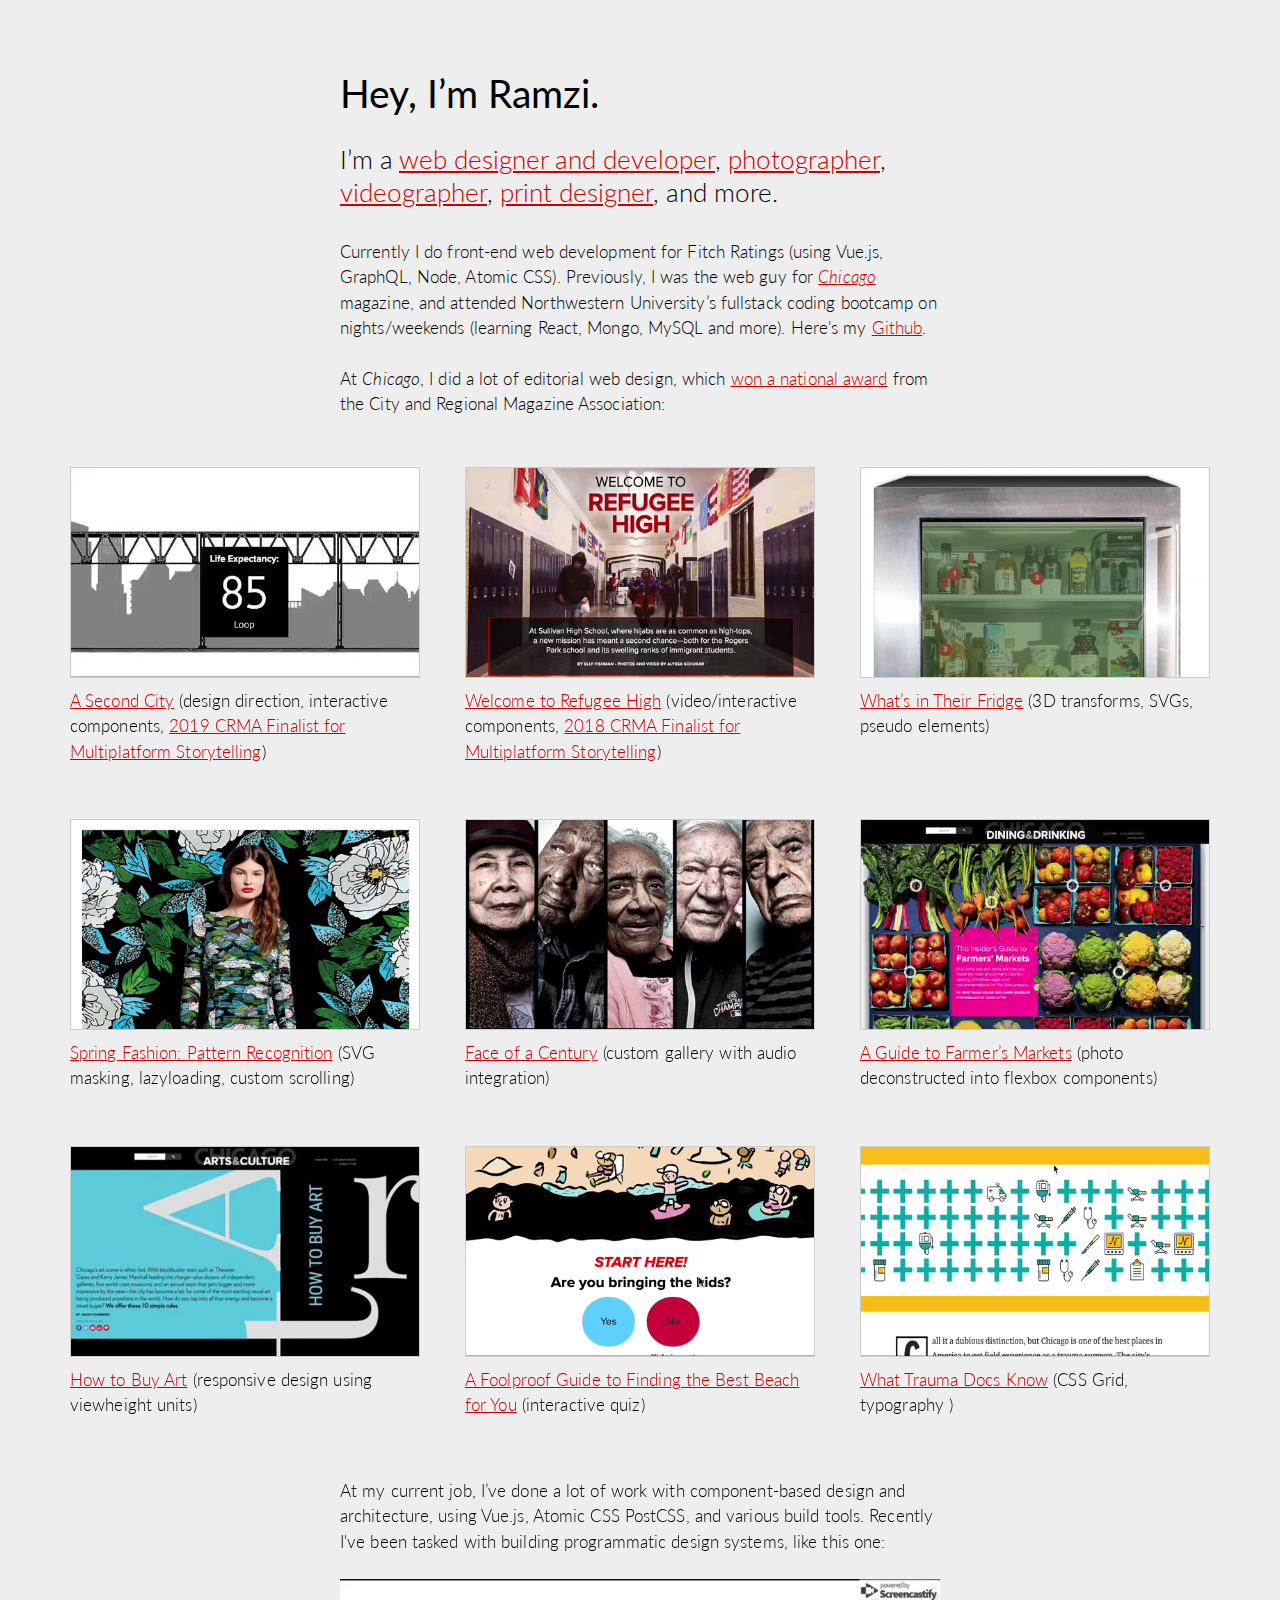
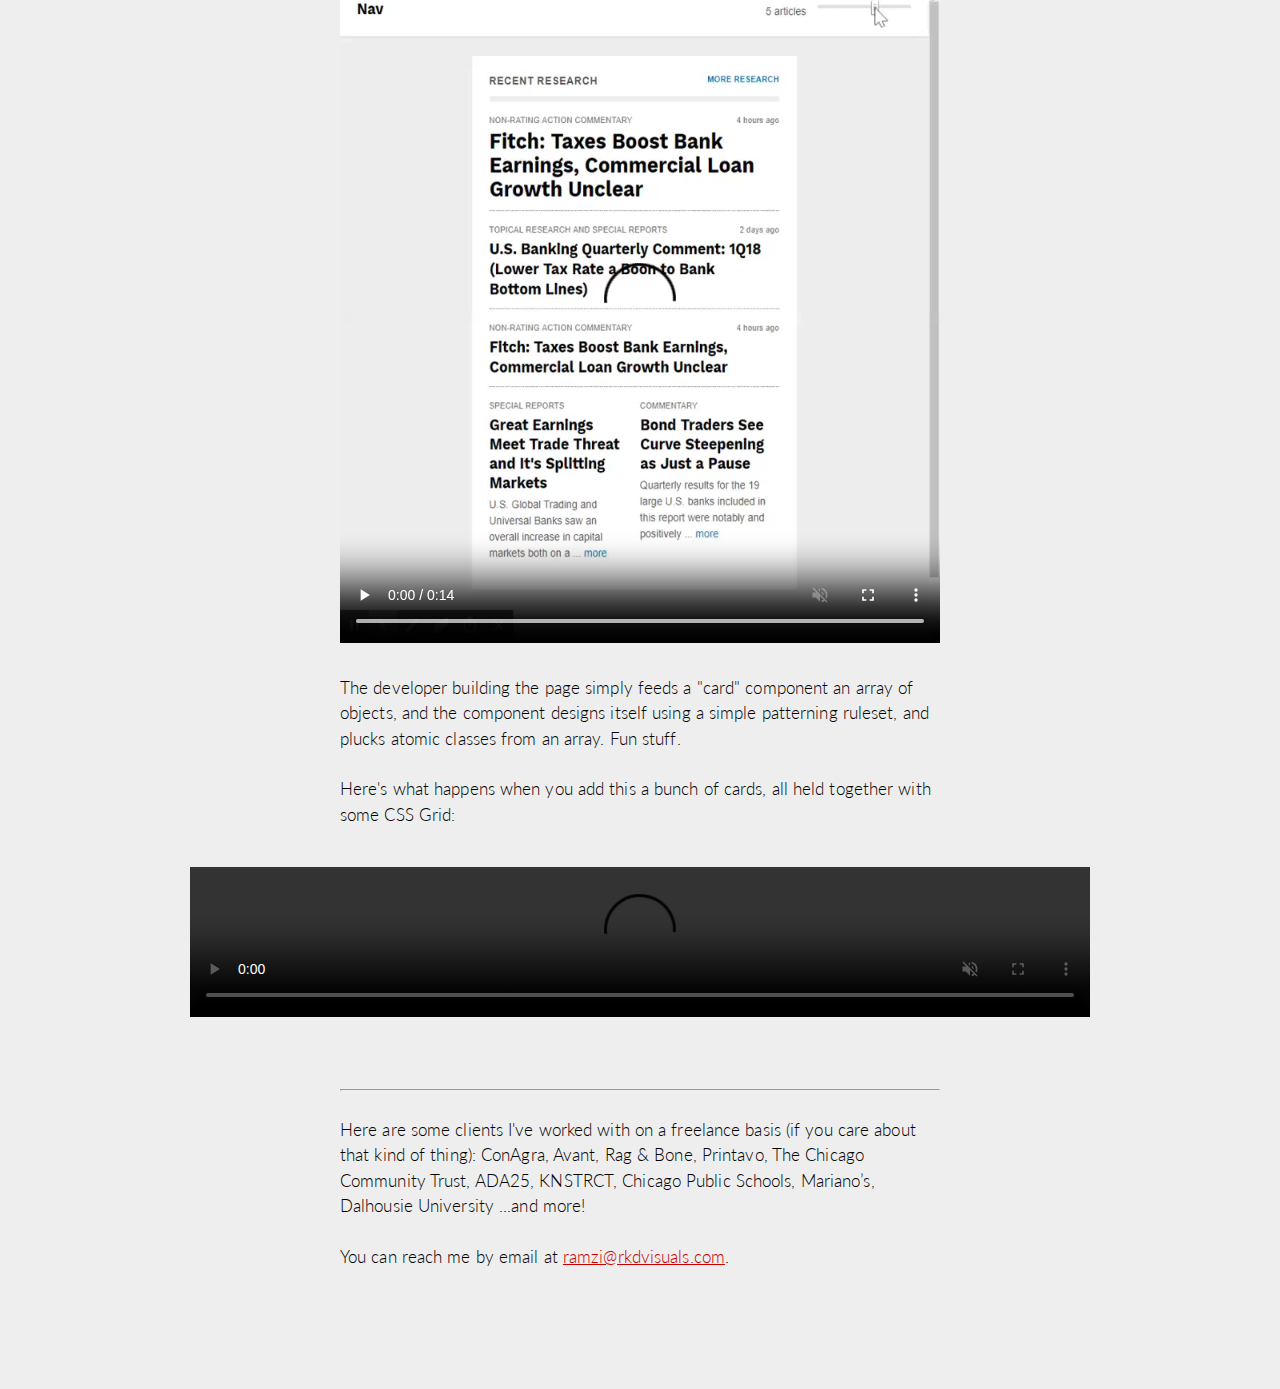
==== commit 46bf2d21: "small text changes" ====
--- a/index.html
+++ b/index.html
@@ -112,7 +112,7 @@
               Your browser does not support the video tag.
               </video>
           </a>
-          <a href="http://www.chicagomag.com/Chicago-Magazine/June-2017/Farmers-Markets/" target="_blank">A Guide to Farmer’s Markets</a> (photo assets deconstructed into flexbox components)
+          <a href="http://www.chicagomag.com/Chicago-Magazine/June-2017/Farmers-Markets/" target="_blank">A Guide to Farmer’s Markets</a> (photo deconstructed into flexbox components)
         </li>
 
         <li>
@@ -157,12 +157,12 @@
           </video>
         </p>
 
-        <p>Here, the developer building the future page simply feeds a "card" component an array of objects, and the component designs itself using a simple patterning ruleset to pluck atomic classes from an array. Fun stuff.</p>
+        <p>The developer building the page simply feeds a "card" component an array of objects, and the component designs itself using a simple patterning ruleset, and plucks atomic classes from an array. Fun stuff.</p>
         <p>Here's what happens when you add this a bunch of cards, all held together with some CSS Grid:</p>
 
       </section>
 
-      <p style="max-width: 900px; margin-left: auto; margin-right: auto;">
+      <p style="max-width: 900px; margin-left: auto; margin-right: auto; padding-right: 15px; padding-left: 15px;">
         <video class="video" width="100%" autoplay loop muted controls>
           <source src="./assets/rendered/fitch-2.mov" type="video/mp4">
         Your browser does not support the video tag.
--- a/main.css
+++ b/main.css
@@ -20,7 +20,8 @@
 }
 
 h1:first-of-type {
-    margin-top: 10px;
+    font-size: calc(1.3rem + 1.3vw);
+    margin-bottom: calc(1rem + 1vw);
 }
 
 h2 {
@@ -111,7 +112,8 @@
 }
 
 section:first-of-type {
-    padding-top: 25px;
+    padding-top: 20px;
+    padding-top: calc(10px + 5vw);
 }
 
 
--- a/extra.css
+++ b/extra.css
@@ -28,7 +28,7 @@
         
         ul.resp {
             transition: all 0.4s;
-            max-width: 1200px;
+            max-width: 1170px;
             padding: 0 15px;
             display: flex;
             flex-wrap: wrap;
@@ -42,7 +42,7 @@
             list-style-type: none;
             padding: 15px;
             margin-top: 10px;
-            max-width: 335px;
+            max-width: 350px;
         }
 
         ul.resp > li:hover {
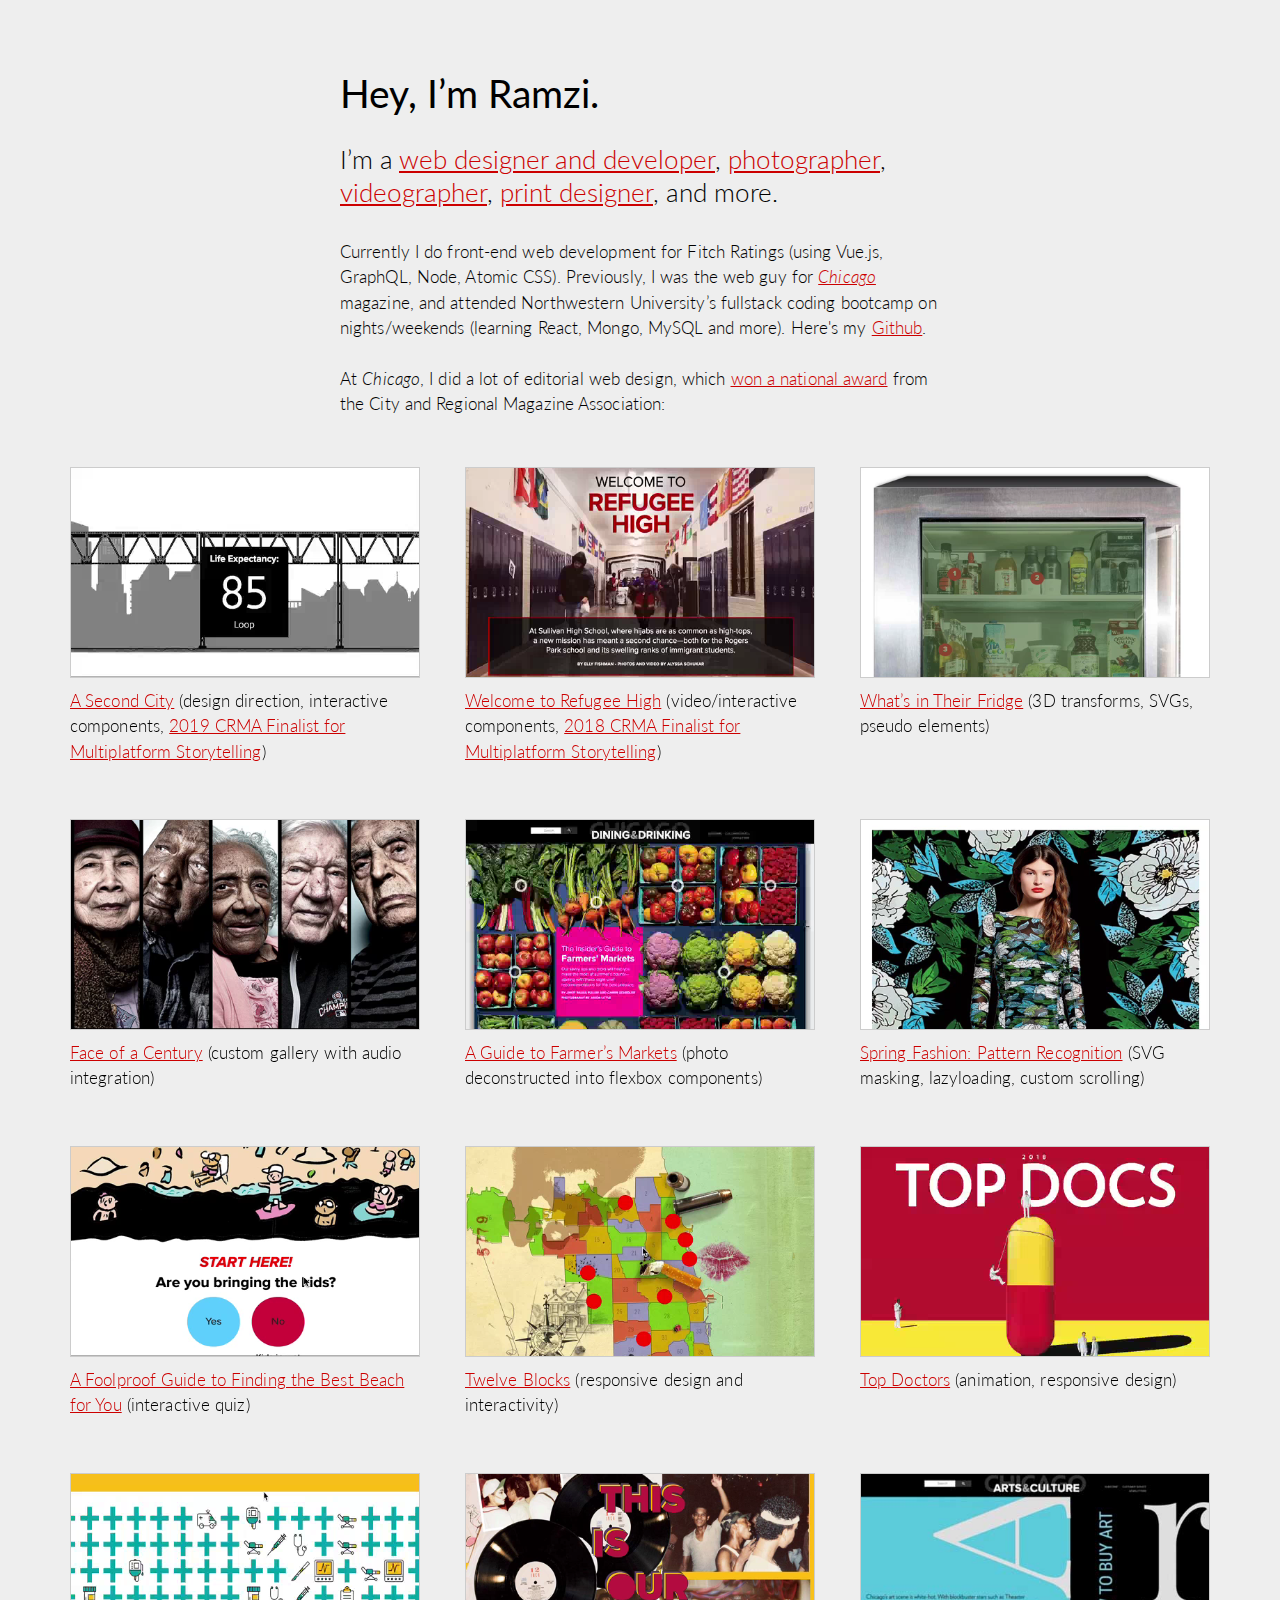
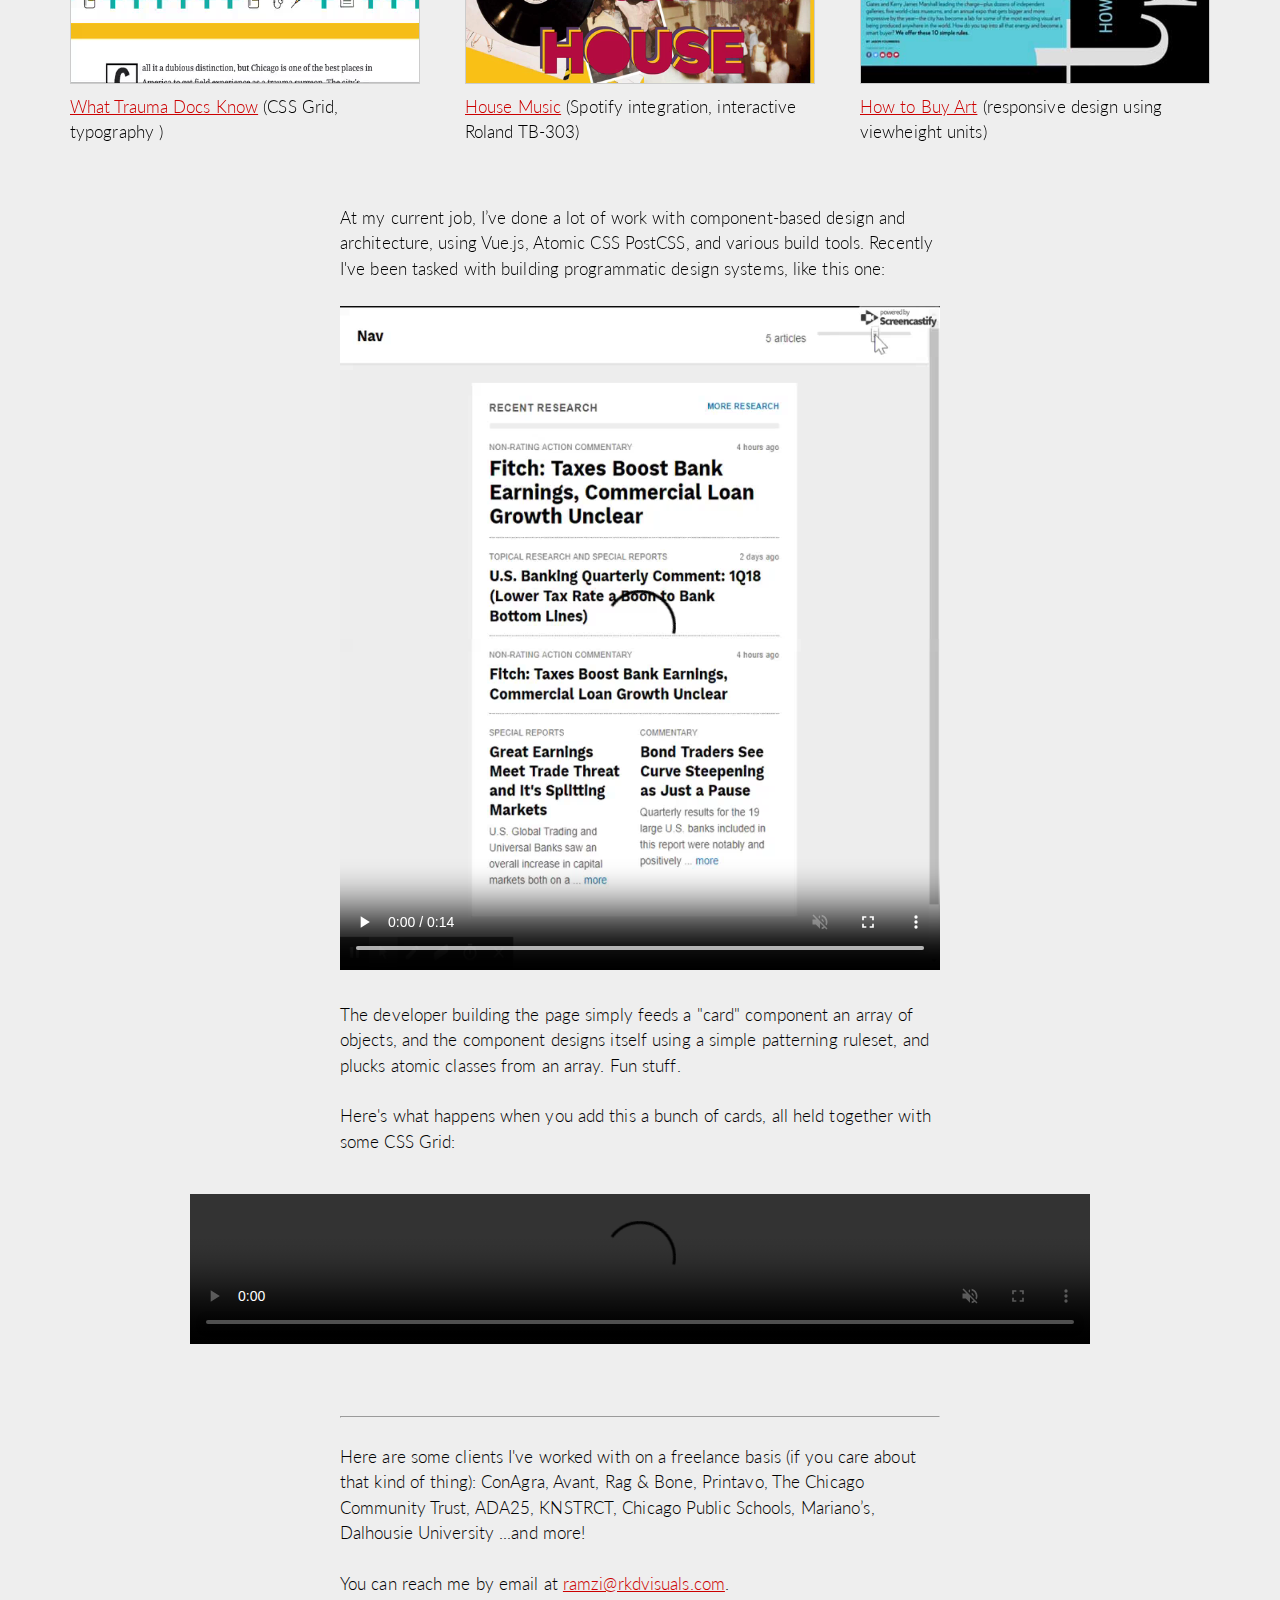
==== commit 255cd343: "Update list of chimag web design" ====
--- a/index.html
+++ b/index.html
@@ -56,94 +56,125 @@
       <ul class="resp">
         <li>
           <a class="no-resp web-img" href="http://www.chicagomag.com/city-life/February-2018/A-Second-City-West-Side-Health-Life-Expectancy/" target="_blank">
-            <video class="video" width="100%" loop muted>
-                <source src="./assets/rendered/vid-1.mov" type="video/mp4">
-              Your browser does not support the video tag.
-              </video>
+            <video onmouseover="this.play()" onmouseout="this.pause()" class="video" width="100%" loop muted>
+              <source src="./assets/rendered/vid-1.mov" type="video/mp4">
+              Your browser does not support the video tag.
+            </video>
           </a>
           <a href="http://www.chicagomag.com/city-life/February-2018/A-Second-City-West-Side-Health-Life-Expectancy/" target="_blank">A Second City</a> (design direction, interactive components, <a href="https://citymag.org/crma_events/2019-national-city-and-regional-magazine-awards-finalists/" target="_blank">2019 CRMA Finalist for Multiplatform Storytelling</a>)
         </li>
-
+  
         <li>
           <a class="no-resp web-img" href="http://www.chicagomag.com/Chicago-Magazine/June-2017/Welcome-to-Refugee-High/" target="_blank">
-            <video class="video" width="100%" loop muted>
-                <source src="./assets/rendered/vid-2.mov" type="video/mp4">
-              Your browser does not support the video tag.
-              </video>
+            <video onmouseover="this.play()" onmouseout="this.pause()" class="video" width="100%" loop muted>
+              <source src="./assets/rendered/vid-2.mov" type="video/mp4">
+              Your browser does not support the video tag.
+            </video>
           </a>
           
           <a href="http://www.chicagomag.com/Chicago-Magazine/June-2017/Welcome-to-Refugee-High/" target="_blank">Welcome to Refugee High</a> (video/interactive components, <a href="https://citymag.org/crma_events/2018-national-city-and-regional-magazine-awards-finalists/" target="_blank">2018 CRMA Finalist for Multiplatform Storytelling</a>)
         </li>
-
+  
         <li>
           <a class="no-resp web-img" href="http://www.chicagomag.com/Chicago-Magazine/July-2017/Whats-In-Their-Fridge/" target="_blank">
-            <video class="video" width="100%" loop muted>
-                <source src="./assets/rendered/vid-3.mov" type="video/mp4">
+            <video onmouseover="this.play()" onmouseout="this.pause()" class="video" width="100%" loop muted>
+              <source src="./assets/rendered/vid-3.mov" type="video/mp4">
+              Your browser does not support the video tag.
+            </video>
+          </a>
+          <a href="http://www.chicagomag.com/Chicago-Magazine/July-2017/Whats-In-Their-Fridge/" target="_blank">What’s in Their Fridge</a> (3D transforms, SVGs, pseudo elements)
+        </li>
+  
+        <li>
+          <a class="no-resp web-img" href="http://www.chicagomag.com/Chicago-Magazine/May-2017/Faces-of-a-Century/" target="_blank">
+            <video onmouseover="this.play()" onmouseout="this.pause()" class="video" width="100%" loop muted>
+              <source src="./assets/rendered/vid-5.mov" type="video/mp4">
+              Your browser does not support the video tag.
+            </video>
+          </a>
+          <a href="http://www.chicagomag.com/Chicago-Magazine/May-2017/Faces-of-a-Century/" target="_blank">Face of a Century</a> (custom gallery with audio integration)
+        </li>
+  
+        <li>
+          <a class="no-resp web-img" href="http://www.chicagomag.com/Chicago-Magazine/June-2017/Farmers-Markets/" target="_blank">
+            <video onmouseover="this.play()" onmouseout="this.pause()" class="video" width="100%" loop muted>
+              <source src="./assets/rendered/vid-6.mov" type="video/mp4">
+              Your browser does not support the video tag.
+            </video>
+          </a>
+          <a href="http://www.chicagomag.com/Chicago-Magazine/June-2017/Farmers-Markets/" target="_blank">A Guide to Farmer’s Markets</a> (photo deconstructed into flexbox components)
+        </li>
+  
+        <li>
+            <a class="no-resp web-img" href="http://www.chicagomag.com/Chicago-Magazine/March-2018/Spring-Fashion-2018/" target="_blank">
+              <video onmouseover="this.play()" onmouseout="this.pause()" class="video" width="100%" loop muted>
+                <source src="./assets/rendered/vid-4.mov" type="video/mp4">
               Your browser does not support the video tag.
               </video>
           </a>
-          <a href="http://www.chicagomag.com/Chicago-Magazine/July-2017/Whats-In-Their-Fridge/" target="_blank">What’s in Their Fridge</a> (3D transforms, SVGs, pseudo elements)
-        </li>
-
-        <li>
-            <a class="no-resp web-img" href="http://www.chicagomag.com/Chicago-Magazine/March-2018/Spring-Fashion-2018/" target="_blank">
-              <video class="video" width="100%" loop muted>
-                  <source src="./assets/rendered/vid-4.mov" type="video/mp4">
-                Your browser does not support the video tag.
-                </video>
-            </a>
-            <a href="http://www.chicagomag.com/Chicago-Magazine/March-2018/Spring-Fashion-2018/" target="_blank">Spring Fashion: Pattern Recognition</a> (SVG masking, lazyloading, custom scrolling)
-          </li>
-
-        <li>
-          <a class="no-resp web-img" href="http://www.chicagomag.com/Chicago-Magazine/May-2017/Faces-of-a-Century/" target="_blank">
-            <video class="video" width="100%" loop muted>
-                <source src="./assets/rendered/vid-5.mov" type="video/mp4">
-              Your browser does not support the video tag.
-              </video>
-          </a>
-          <a href="http://www.chicagomag.com/Chicago-Magazine/May-2017/Faces-of-a-Century/" target="_blank">Face of a Century</a> (custom gallery with audio integration)
-        </li>
-
-        <li>
-          <a class="no-resp web-img" href="http://www.chicagomag.com/Chicago-Magazine/June-2017/Farmers-Markets/" target="_blank">
-            <video class="video" width="100%" loop muted>
-                <source src="./assets/rendered/vid-6.mov" type="video/mp4">
-              Your browser does not support the video tag.
-              </video>
-          </a>
-          <a href="http://www.chicagomag.com/Chicago-Magazine/June-2017/Farmers-Markets/" target="_blank">A Guide to Farmer’s Markets</a> (photo deconstructed into flexbox components)
-        </li>
-
+          <a href="http://www.chicagomag.com/Chicago-Magazine/March-2018/Spring-Fashion-2018/" target="_blank">Spring Fashion: Pattern Recognition</a> (SVG masking, lazyloading, custom scrolling)
+        </li>
+  
+        <li>
+          <a class="no-resp web-img" href="http://www.chicagomag.com/Chicago-Magazine/July-2017/Summer-Guide/Get-Beached/" target="_blank">
+            <video onmouseover="this.play()" onmouseout="this.pause()" class="video" width="100%" loop muted>
+              <source src="./assets/rendered/vid-8.mov" type="video/mp4">
+            Your browser does not support the video tag.
+            </video>
+          </a>
+          <a href="http://www.chicagomag.com/Chicago-Magazine/July-2017/Summer-Guide/Get-Beached/" target="_blank">A Foolproof Guide to Finding the Best Beach for You</a> (interactive quiz)
+        </li>
+  
+        <li>
+          <a class="no-resp web-img" href="http://www.chicagomag.com/Chicago-Magazine/November-2018/12-Blocks/" target="_blank">
+            <video onmouseover="this.play()" onmouseout="this.pause()" class="video" width="100%" loop muted>
+              <source src="./assets/rendered/vid-10.mov" type="video/mp4">
+              Your browser does not support the video tag.
+            </video>
+          </a>
+          <a href="http://www.chicagomag.com/Chicago-Magazine/November-2018/12-Blocks/" target="_blank">Twelve Blocks</a> (responsive design and interactivity)
+        </li>
+  
+        <li>
+          <a class="no-resp web-img" href="http://www.chicagomag.com/Chicago-Magazine/January-2018/Top-Doctors/" target="_blank">
+            <video onmouseover="this.play()" onmouseout="this.pause()" class="video" width="100%" loop muted>
+              <source src="./assets/rendered/vid-11.mov" type="video/mp4">
+            Your browser does not support the video tag.
+            </video>
+          </a>
+          <a href="http://www.chicagomag.com/Chicago-Magazine/January-2018/Top-Doctors/" target="_blank">Top Doctors</a> (animation, responsive design)
+        </li>
+  
+        <li>
+          <a class="no-resp web-img" href="http://www.chicagomag.com/Chicago-Magazine/August-2018/What-Trauma-Docs-Know/" target="_blank">
+            <video onmouseover="this.play()" onmouseout="this.pause()" class="video" width="100%" loop muted>
+              <source src="./assets/rendered/vid-9.mov" type="video/mp4">
+              Your browser does not support the video tag.
+            </video>
+          </a>
+          <a href="http://www.chicagomag.com/Chicago-Magazine/August-2018/What-Trauma-Docs-Know/" target="_blank">What Trauma Docs Know</a> (CSS Grid, typography
+          )
+        </li>
+  
+        <li>
+          <a class="no-resp web-img" href="http://www.chicagomag.com/Chicago-Magazine/August-2018/House-Music/" target="_blank">
+            <video onmouseover="this.play()" onmouseout="this.pause()" class="video" width="100%" loop muted>
+              <source src="./assets/rendered/vid-12.mov" type="video/mp4">
+              Your browser does not support the video tag.
+            </video>
+          </a>
+          <a href="http://www.chicagomag.com/Chicago-Magazine/August-2018/House-Music/" target="_blank">House Music</a> (Spotify integration, interactive Roland TB-303)
+        </li>
+  
         <li>
           <a class="no-resp web-img" href="http://www.chicagomag.com/Chicago-Magazine/September-2017/How-to-Buy-Art/" target="_blank">
-            <video class="video" width="100%" loop muted poster="./assets/rendered/vid-7-poster.jpg">
-                <source src="./assets/rendered/vid-7.mov" type="video/mp4">
-              Your browser does not support the video tag.
-              </video>
+            <video onmouseover="this.play()" onmouseout="this.pause()" class="video" width="100%" loop muted poster="./assets/rendered/vid-7-poster.jpg">
+              <source src="./assets/rendered/vid-7.mov" type="video/mp4">
+              Your browser does not support the video tag.
+            </video>
           </a>
           <a href="http://www.chicagomag.com/Chicago-Magazine/September-2017/How-to-Buy-Art/" target="_blank">How to Buy Art</a> (responsive design using viewheight units)
         </li>
-
-        <li>
-          <a class="no-resp web-img" href="http://www.chicagomag.com/Chicago-Magazine/July-2017/Summer-Guide/Get-Beached/" target="_blank">
-            <video class="video" width="100%" loop muted>
-                <source src="./assets/rendered/vid-8.mov" type="video/mp4">
-              Your browser does not support the video tag.
-              </video>
-          </a>
-          <a href="http://www.chicagomag.com/Chicago-Magazine/July-2017/Summer-Guide/Get-Beached/" target="_blank">A Foolproof Guide to Finding the Best Beach for You</a> (interactive quiz)
-        </li>
-
-        <li>
-          <a class="no-resp web-img" href="http://www.chicagomag.com/Chicago-Magazine/August-2018/What-Trauma-Docs-Know/" target="_blank">
-            <video class="video" width="100%" loop muted>
-                <source src="./assets/rendered/vid-9.mov" type="video/mp4">
-              Your browser does not support the video tag.
-              </video>
-          </a>
-          <a href="http://www.chicagomag.com/Chicago-Magazine/August-2018/What-Trauma-Docs-Know/" target="_blank">What Trauma Docs Know</a> (CSS Grid, typography
-          )</li>
       </ul>
 
       <section>
